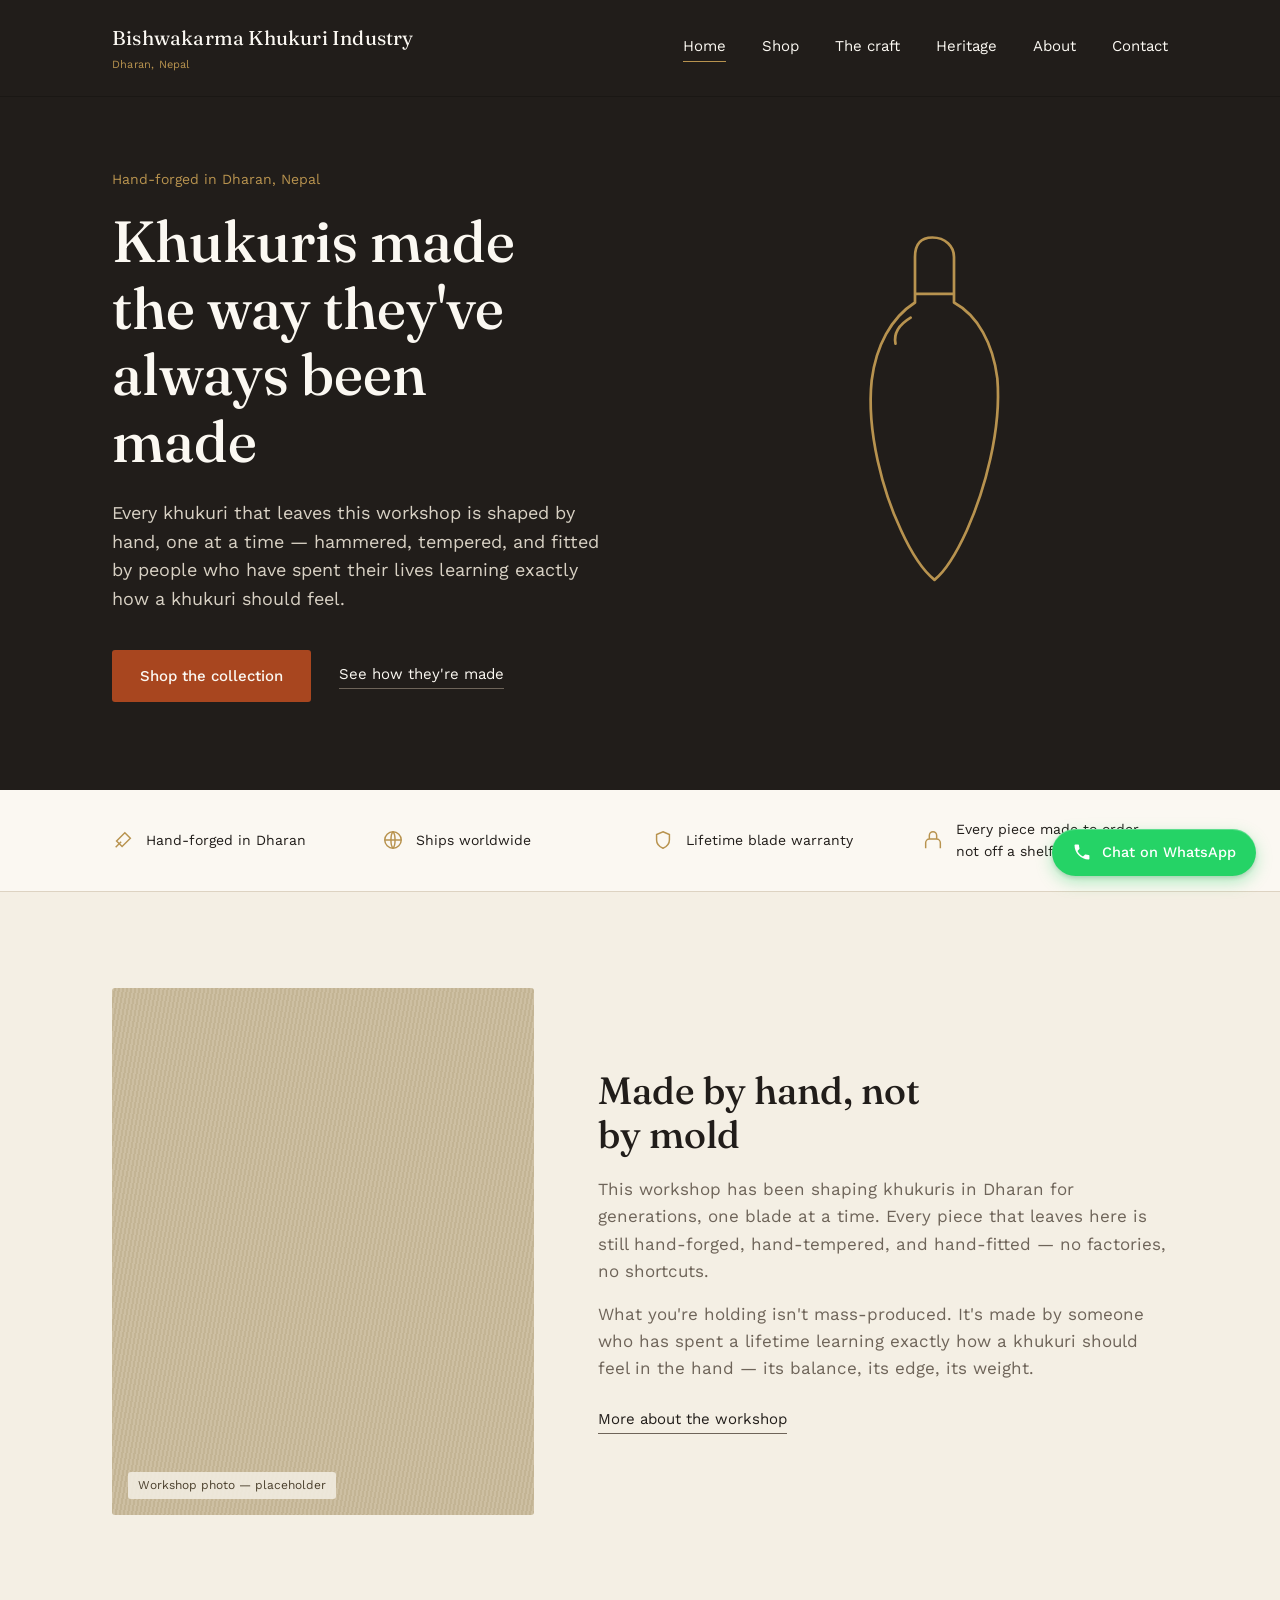
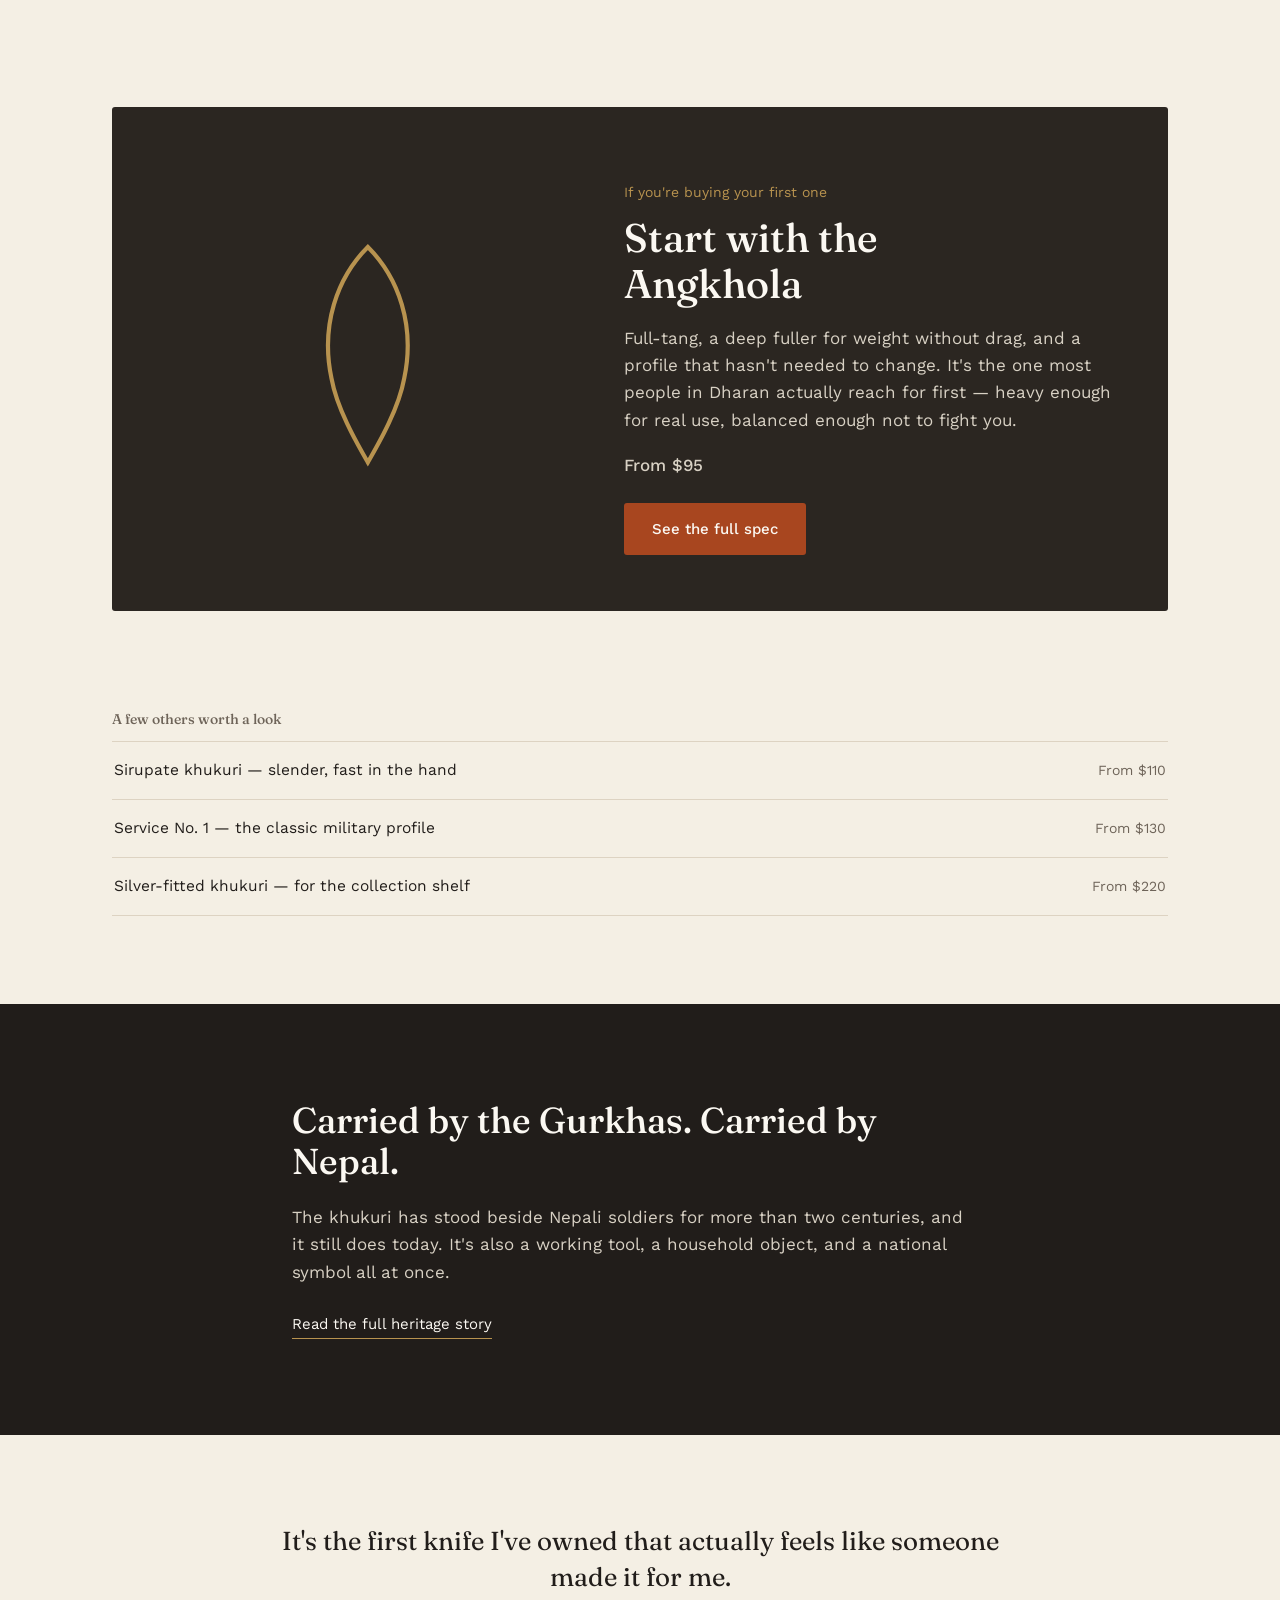
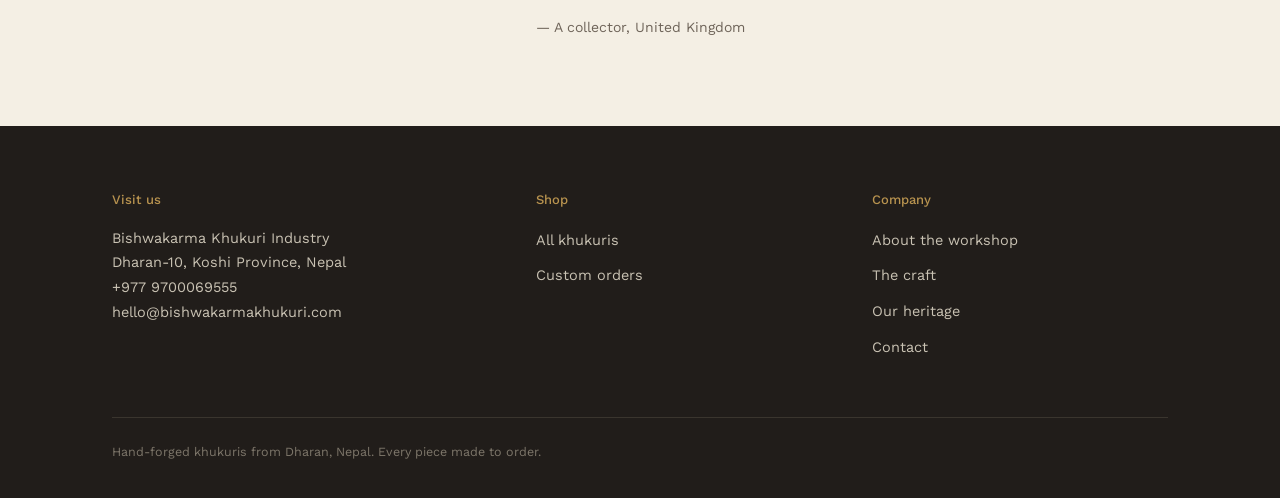
==== index.html @ 1ef1e6a1 "prepare site for image optimization" ====
<!DOCTYPE html>
<html lang="en">
<head>
<meta charset="UTF-8">
<meta name="viewport" content="width=device-width, initial-scale=1.0">
<title>Bishwakarma Khukuri Industry — Hand-forged khukuris from Dharan, Nepal</title>
<link rel="icon" type="image/svg+xml" href="favicon.svg">
<link rel="preconnect" href="https://fonts.googleapis.com">
<link rel="preconnect" href="https://fonts.gstatic.com" crossorigin>
<link href="https://fonts.googleapis.com/css2?family=Fraunces:opsz,wght@9..144,400;9..144,500&family=Work+Sans:wght@400;500&display=swap" rel="stylesheet">
<link rel="stylesheet" href="styles.css">
</head>
<body id="top">

<a href="#main" class="skip-link">Skip to content</a>

<header class="site-header">
  <div class="wrap">
    <a class="brand" href="index.html">
      Bishwakarma Khukuri Industry
      <span>Dharan, Nepal</span>
    </a>
    <input type="checkbox" id="nav-toggle">
    <label class="nav-toggle-label" for="nav-toggle" aria-label="Toggle menu">&#9776;</label>
    <nav class="primary-nav">
      <a href="index.html" aria-current="page">Home</a>
      <a href="shop.html">Shop</a>
      <a href="craft.html">The craft</a>
      <a href="heritage.html">Heritage</a>
      <a href="about.html">About</a>
      <a href="contact.html">Contact</a>
    </nav>
  </div>
</header>

<section class="hero" id="main">
  <div class="wrap">
    <div class="hero-copy">
      <p class="eyebrow">Hand-forged in Dharan, Nepal</p>
      <h1>Khukuris made the way they've always been made</h1>
      <p class="lede">Every khukuri that leaves this workshop is shaped by hand, one at a time — hammered, tempered, and fitted by people who have spent their lives learning exactly how a khukuri should feel.</p>
      <div class="hero-actions">
        <a class="btn-primary" href="shop.html">Shop the collection</a>
        <a class="link-ghost" href="craft.html">See how they're made</a>
      </div>
    </div>
    <div class="hero-mark" aria-hidden="true">
      <svg viewBox="0 0 240 400" fill="none" xmlns="http://www.w3.org/2000/svg">
        <path d="M112 18 C124 18 132 26 132 36 L132 78
                 C154 90 168 116 172 148
                 C176 196 160 252 144 288
                 C134 310 124 326 114 334
                 C104 326 93 310 83 288
                 C67 254 51 198 56 150
                 C60 118 74 92 96 78
                 L96 36 C96 26 100 18 112 18 Z"
              stroke="#B8934F" stroke-width="2.5" stroke-linejoin="round"/>
        <path d="M92 92 C82 98 76 106 78 116" stroke="#B8934F" stroke-width="2.5" stroke-linecap="round"/>
        <line x1="96" y1="70" x2="132" y2="70" stroke="#B8934F" stroke-width="2.5"/>
      </svg>
    </div>
  </div>
</section>

<section class="trust-bar">
  <div class="wrap">
    <div class="trust-item">
      <svg viewBox="0 0 24 24" fill="none" stroke="currentColor" stroke-width="1.6"><path d="M4 20l6-6M14 4l6 6-9 9-6-6z"/></svg>
      Hand-forged in Dharan
    </div>
    <div class="trust-item">
      <svg viewBox="0 0 24 24" fill="none" stroke="currentColor" stroke-width="1.6"><circle cx="12" cy="12" r="9"/><path d="M3 12h18M12 3c3 3 3 15 0 18M12 3c-3 3-3 15 0 18"/></svg>
      Ships worldwide
    </div>
    <div class="trust-item">
      <svg viewBox="0 0 24 24" fill="none" stroke="currentColor" stroke-width="1.6"><path d="M12 3l7 3v6c0 5-3.5 7.5-7 9-3.5-1.5-7-4-7-9V6l7-3z"/></svg>
      Lifetime blade warranty
    </div>
    <div class="trust-item">
      <svg viewBox="0 0 24 24" fill="none" stroke="currentColor" stroke-width="1.6"><path d="M4 21v-6a4 4 0 014-4h8a4 4 0 014 4v6M8 11V7a4 4 0 118 0v4"/></svg>
      Every piece made to order, not off a shelf
    </div>
  </div>
</section>

<section class="story">
  <div class="wrap">
    <div class="story-art"><span class="frame-label">Workshop photo — placeholder</span></div>
    <div>
      <h2>Made by hand, not by mold</h2>
      <p>This workshop has been shaping khukuris in Dharan for generations, one blade at a time. Every piece that leaves here is still hand-forged, hand-tempered, and hand-fitted — no factories, no shortcuts.</p>
      <p>What you're holding isn't mass-produced. It's made by someone who has spent a lifetime learning exactly how a khukuri should feel in the hand — its balance, its edge, its weight.</p>
      <a class="link-ghost" href="about.html">More about the workshop</a>
    </div>
  </div>
</section>

<section class="signature">
  <div class="wrap">
    <div class="signature-grid">
      <div class="signature-art">
        <svg viewBox="0 0 100 100" fill="none" stroke="currentColor" stroke-width="1.5" xmlns="http://www.w3.org/2000/svg">
          <path d="M50 10c11 11 17 28 13 47-2 11-9 23-13 30-4-7-11-19-13-30-4-19 2-36 13-47z"/>
        </svg>
      </div>
      <div class="signature-copy">
        <p class="eyebrow">If you're buying your first one</p>
        <h2>Start with the Angkhola</h2>
        <p>Full-tang, a deep fuller for weight without drag, and a profile that hasn't needed to change. It's the one most people in Dharan actually reach for first — heavy enough for real use, balanced enough not to fight you.</p>
        <p class="signature-price">From $95</p>
        <a class="btn-primary" href="shop.html">See the full spec</a>
      </div>
    </div>
  </div>
</section>

<section class="more-collection">
  <div class="wrap">
    <h3>A few others worth a look</h3>
    <div class="quiet-list">
      <a class="quiet-item" href="shop.html">
        <span>Sirupate khukuri — slender, fast in the hand</span>
        <span class="qi-price">From $110</span>
      </a>
      <a class="quiet-item" href="shop.html">
        <span>Service No. 1 — the classic military profile</span>
        <span class="qi-price">From $130</span>
      </a>
      <a class="quiet-item" href="shop.html">
        <span>Silver-fitted khukuri — for the collection shelf</span>
        <span class="qi-price">From $220</span>
      </a>
    </div>
  </div>
</section>

<section class="dark-band">
  <div class="wrap">
    <h2>Carried by the Gurkhas. Carried by Nepal.</h2>
    <p>The khukuri has stood beside Nepali soldiers for more than two centuries, and it still does today. It's also a working tool, a household object, and a national symbol all at once.</p>
    <a class="link-ghost" href="heritage.html">Read the full heritage story</a>
  </div>
</section>

<section class="testimonial">
  <div class="wrap">
    <blockquote>
      It's the first knife I've owned that actually feels like someone made it for me.
    </blockquote>
    <cite>— A collector, United Kingdom</cite>
  </div>
</section>

<footer>
  <div class="wrap">
    <div class="footer-grid">
      <div>
        <h4>Visit us</h4>
        <address>
          Bishwakarma Khukuri Industry<br>
          Dharan-10, Koshi Province, Nepal<br>
          +977 9700069555<br>
          hello@bishwakarmakhukuri.com
        </address>
      </div>
      <div>
        <h4>Shop</h4>
        <ul>
          <li><a href="shop.html">All khukuris</a></li>
          <li><a href="contact.html">Custom orders</a></li>
        </ul>
      </div>
      <div>
        <h4>Company</h4>
        <ul>
          <li><a href="about.html">About the workshop</a></li>
          <li><a href="craft.html">The craft</a></li>
          <li><a href="heritage.html">Our heritage</a></li>
          <li><a href="contact.html">Contact</a></li>
        </ul>
      </div>
    </div>
    <p class="footer-note">Hand-forged khukuris from Dharan, Nepal. Every piece made to order.</p>
  </div>
</footer>

<a href="#top" class="back-to-top" id="back-to-top" aria-label="Back to top">
  <svg viewBox="0 0 24 24" fill="none" stroke="currentColor" stroke-width="2"><path d="M12 19V5M5 12l7-7 7 7"/></svg>
</a>

<a href="https://wa.me/9779700069555" target="_blank" rel="noopener" class="whatsapp-btn whatsapp-float" aria-label="Chat with us on WhatsApp">
  <svg viewBox="0 0 24 24" fill="none" xmlns="http://www.w3.org/2000/svg" aria-hidden="true">
    <path d="M6.6 10.8c1.4 2.8 3.8 5.2 6.6 6.6l2.2-2.2c.3-.3.7-.4 1-.2 1.1.4 2.3.6 3.5.6.6 0 1 .4 1 1V20c0 .6-.4 1-1 1C10.9 21 3 13.1 3 3.9c0-.6.4-1 1-1h3.4c.6 0 1 .4 1 1 0 1.2.2 2.4.6 3.5.1.3 0 .7-.2 1L6.6 10.8z" fill="white"/>
  </svg>
  <span>Chat on WhatsApp</span>
</a>

<script>
  var backToTop = document.getElementById('back-to-top');
  window.addEventListener('scroll', function () {
    if (window.scrollY > 500) { backToTop.classList.add('is-visible'); }
    else { backToTop.classList.remove('is-visible'); }
  }, { passive: true });
</script>
</body>
</html>
---- styles.css ----
/* ==========================================================
   Bishwakarma Khukuri Industry — shared stylesheet
   "Forge and brass" design system. Used by every page.
   ========================================================== */

:root{
  --charcoal:#211d1a;
  --charcoal-soft:#2b2621;
  --parchment:#f4efe4;
  --bone:#fbf8f2;
  --rust:#a8461f;
  --rust-deep:#8a3818;
  --brass:#b8934f;
  --ash:#6e6459;
  --line:#ddd3c2;
  --focus:#c9a05c;
  --radius:3px;
}

*{box-sizing:border-box;}
html{scroll-behavior:smooth;}
body{
  margin:0;
  background:var(--parchment);
  color:var(--charcoal);
  font-family:'Work Sans', sans-serif;
  font-size:16px;
  line-height:1.6;
}
h1,h2,h3{
  font-family:'Fraunces', serif;
  font-weight:500;
  line-height:1.15;
  margin:0;
  color:var(--charcoal);
}
p{margin:0;}
a{color:inherit;}
img,svg{display:block;max-width:100%;height:auto;}
button{font-family:inherit;cursor:pointer;}

:focus-visible{
  outline:2px solid var(--focus);
  outline-offset:3px;
}

.wrap{
  max-width:1120px;
  margin:0 auto;
  padding:0 32px;
}

/* ---------- Header / nav ---------- */
.site-header{background:var(--charcoal);color:var(--bone);position:sticky;top:0;z-index:20;box-shadow:0 1px 0 rgba(0,0,0,.2);}
.site-header .wrap{
  display:flex;align-items:center;justify-content:space-between;
  padding-top:22px;padding-bottom:22px;
}
.brand{font-family:'Fraunces', serif;font-size:20px;letter-spacing:0.01em;text-decoration:none;color:var(--bone);}
.brand span{display:block;font-family:'Work Sans', sans-serif;font-size:11px;color:var(--brass);margin-top:2px;}
nav.primary-nav{display:flex;gap:36px;}
nav.primary-nav a{
  text-decoration:none;font-size:15px;color:var(--bone);
  border-bottom:1px solid transparent;padding-bottom:3px;
  transition:border-color .15s ease;
}
nav.primary-nav a:hover,
nav.primary-nav a[aria-current="page"]{border-color:var(--brass);}

#nav-toggle{display:none;}
.nav-toggle-label{display:none;color:var(--bone);font-size:26px;line-height:1;background:none;border:none;}

/* ---------- Buttons / links ---------- */
.btn-primary{
  display:inline-block;background:var(--rust);color:var(--bone);border:none;
  padding:14px 28px;border-radius:var(--radius);font-size:15px;font-weight:500;
  text-decoration:none;transition:background .15s ease;
}
.btn-primary:hover{background:var(--rust-deep);}
.link-ghost{
  text-decoration:none;font-size:15px;border-bottom:1px solid var(--ash);padding-bottom:2px;
}
.link-ghost:hover{border-color:var(--brass);}

/* ---------- Hero (home) ---------- */
.hero{background:var(--charcoal);color:var(--bone);overflow:hidden;}
.hero .wrap{
  display:grid;grid-template-columns:1.1fr 0.9fr;align-items:center;gap:48px;
  padding-top:72px;padding-bottom:88px;
}
.hero-copy .eyebrow{font-size:14px;color:var(--brass);margin-bottom:18px;}
.hero-copy h1{font-size:clamp(38px,5vw,58px);max-width:12ch;color:var(--bone);}
.hero-copy p.lede{font-size:18px;color:#d8d1c4;max-width:46ch;margin-top:24px;}
.hero-actions{display:flex;align-items:center;gap:28px;margin-top:36px;flex-wrap:wrap;}
.hero-actions .link-ghost{color:var(--bone);border-color:var(--ash);}

.hero-mark{display:flex;justify-content:center;animation:rise .7s ease both;}
.hero-mark svg{width:min(100%,260px);height:auto;}
@keyframes rise{from{opacity:0;transform:translateY(16px);}to{opacity:1;transform:translateY(0);}}
@media (prefers-reduced-motion: reduce){.hero-mark{animation:none;}}

/* ---------- Page hero (interior pages) ---------- */
.page-hero{background:var(--charcoal);color:var(--bone);}
.page-hero .wrap{padding-top:64px;padding-bottom:64px;max-width:760px;}
.page-hero .eyebrow{font-size:14px;color:var(--brass);margin-bottom:14px;}
.page-hero h1{font-size:clamp(32px,4.5vw,46px);color:var(--bone);}
.page-hero p.lede{margin-top:18px;font-size:17px;color:#d8d1c4;max-width:60ch;}

/* ---------- Trust bar ---------- */
.trust-bar{background:var(--bone);border-bottom:1px solid var(--line);}
.trust-bar .wrap{display:grid;grid-template-columns:repeat(4,1fr);gap:24px;padding-top:28px;padding-bottom:28px;}
.trust-item{display:flex;align-items:center;gap:12px;font-size:14px;}
.trust-item svg{width:22px;height:22px;flex-shrink:0;color:var(--brass);}

/* ---------- Two-column story block ---------- */
.story .wrap{display:grid;grid-template-columns:0.85fr 1.15fr;gap:64px;align-items:center;padding-top:96px;padding-bottom:96px;}
.story-art{
  aspect-ratio:4/5;border-radius:var(--radius);position:relative;overflow:hidden;
  background:
    repeating-linear-gradient(100deg, #cdbfa2 0 2px, #c3b494 2px 4px),
    linear-gradient(160deg,#d8cbae,#b9a67f);
}
.story-art img{
  width:100%;
  height:100%;
  object-fit:cover;
  display:block;
}
.story-art .frame-label{
  position:absolute;bottom:16px;left:16px;font-size:12px;color:#4a3f2c;
  background:rgba(244,239,228,.85);padding:4px 10px;border-radius:var(--radius);
}
.story h2{font-size:clamp(28px,3.4vw,38px);max-width:14ch;}
.story p{margin-top:20px;max-width:56ch;color:var(--ash);font-size:17px;}
.story p + p{margin-top:16px;}
.story .link-ghost{margin-top:24px;display:inline-block;}

/* ---------- Generic section heading ---------- */
.section-heading{max-width:60ch;margin-bottom:48px;}
.section-heading h2{font-size:clamp(28px,3.4vw,36px);}
.section-heading p{margin-top:14px;color:var(--ash);font-size:17px;}

/* ---------- Content pages (Heritage / Craft / About) ---------- */
.content{padding-top:80px;padding-bottom:80px;}
.content .wrap{max-width:760px;}
.content h2{font-size:clamp(24px,3vw,30px);margin-top:56px;}
.content h2:first-child{margin-top:0;}
.content p{margin-top:16px;color:var(--ash);font-size:17px;max-width:66ch;}
.content ul{margin-top:16px;padding-left:20px;color:var(--ash);font-size:17px;}
.content li{margin-bottom:8px;}

.todo-note{
  margin-top:18px;padding:14px 18px;border:1px dashed var(--brass);border-radius:var(--radius);
  background:var(--bone);font-size:14px;color:var(--rust-deep);max-width:66ch;
}
.todo-note strong{color:var(--charcoal);}

/* ---------- Signature product (home) — the deliberately asymmetric one ---------- */
.signature{padding-top:96px;padding-bottom:56px;}
.signature-grid{
  display:grid;grid-template-columns:0.9fr 1.1fr;gap:56px;align-items:center;
  background:var(--charcoal-soft);border-radius:var(--radius);padding:56px;
}
.signature-art{display:flex;justify-content:center;}
.signature-art svg{width:70%;color:var(--brass);}
.signature-copy .eyebrow{color:var(--brass);font-size:14px;margin-bottom:12px;}
.signature-copy h2{color:var(--bone);font-size:clamp(28px,3.4vw,40px);max-width:16ch;}
.signature-copy p{color:#d8d1c4;margin-top:18px;font-size:17px;max-width:48ch;}
.signature-price{color:var(--brass);font-size:18px;margin-top:14px;font-weight:500;}
.signature-copy .btn-primary{margin-top:24px;}

.more-collection{padding-top:44px;padding-bottom:88px;}
.more-collection h3{font-size:14px;color:var(--ash);font-weight:500;margin-bottom:4px;}
.quiet-list{border-top:1px solid var(--line);margin-top:14px;}
.quiet-item{
  display:flex;justify-content:space-between;align-items:center;
  padding:16px 2px;border-bottom:1px solid var(--line);
  text-decoration:none;color:var(--charcoal);font-size:15.5px;
}
.quiet-item:hover{color:var(--rust);}
.quiet-item .qi-price{color:var(--ash);font-size:14px;}

/* ---------- Collection / product cards (shop page) ---------- */
.collection{padding-top:96px;padding-bottom:96px;}
.card-grid{display:grid;grid-template-columns:repeat(3,1fr);gap:28px;}
.card{background:var(--bone);border:1px solid var(--line);border-radius:var(--radius);overflow:hidden;}
.card-art{aspect-ratio:4/3;background:var(--charcoal-soft);display:flex;align-items:center;justify-content:center;overflow:hidden;}
.card-art svg{width:56%;color:var(--brass);}
.card-art img{
  width:100%;
  height:100%;
  object-fit:cover;
  display:block;
}
.card-body{padding:22px;}
.card-body h3{font-size:19px;font-weight:500;}
.card-body p{margin-top:8px;color:var(--ash);font-size:14.5px;}
.card-price{margin-top:16px;font-size:15px;color:var(--rust);font-weight:500;}

.category-block{margin-top:72px;}
.category-block:first-child{margin-top:0;}
.category-heading{margin-bottom:28px;padding-bottom:14px;border-bottom:1px solid var(--line);}
.category-heading h2{font-size:22px;}
.category-heading p{margin-top:6px;color:var(--ash);font-size:15px;}

/* ---------- Filters (shop page) ---------- */
.filter-bar{
  display:flex;flex-wrap:wrap;gap:20px;align-items:flex-end;
  padding:24px;margin-bottom:40px;background:var(--bone);border:1px solid var(--line);border-radius:var(--radius);
}
.filter-group{display:flex;flex-direction:column;gap:6px;}
.filter-group label{font-size:13px;color:var(--ash);}
.filter-group select{
  font-family:'Work Sans', sans-serif;font-size:14.5px;padding:9px 12px;
  border:1px solid var(--line);border-radius:var(--radius);background:var(--parchment);color:var(--charcoal);
}
.filter-reset{border:none;background:none;align-self:flex-end;padding-bottom:9px;color:var(--rust);font-size:14.5px;text-decoration:underline;}
.filter-reset:hover{color:var(--rust-deep);}
#no-results{color:var(--ash);font-size:15px;padding:32px 0;text-align:center;display:none;}

/* ---------- Craft steps ---------- */
.craft-steps{background:var(--bone);padding-top:96px;padding-bottom:96px;border-top:1px solid var(--line);border-bottom:1px solid var(--line);}
.step-grid{display:grid;grid-template-columns:repeat(4,1fr);gap:32px;}
.step{padding-top:20px;border-top:2px solid var(--brass);}
.step .num{font-family:'Fraunces', serif;font-size:15px;color:var(--rust);}
.step h3{font-size:18px;font-weight:500;margin-top:10px;}
.step p{margin-top:10px;color:var(--ash);font-size:14.5px;}

/* ---------- Dark teaser band ---------- */
.dark-band{background:var(--charcoal);color:var(--bone);padding-top:96px;padding-bottom:96px;}
.dark-band .wrap{max-width:760px;}
.dark-band h2{color:var(--bone);font-size:clamp(28px,3.4vw,36px);}
.dark-band p{margin-top:22px;color:#d8d1c4;font-size:17px;max-width:62ch;}
.dark-band .link-ghost{margin-top:26px;display:inline-block;color:var(--bone);border-color:var(--brass);}

/* ---------- Testimonial ---------- */
.testimonial{padding-top:88px;padding-bottom:88px;text-align:center;}
.testimonial blockquote{margin:0 auto;max-width:44ch;font-family:'Fraunces', serif;font-size:26px;font-weight:400;line-height:1.4;}
.testimonial cite{display:block;margin-top:20px;font-style:normal;font-size:14px;color:var(--ash);}

/* ---------- Contact ---------- */
.contact-grid{display:grid;grid-template-columns:1fr 1fr;gap:56px;padding-top:80px;padding-bottom:96px;}
.contact-card{background:var(--bone);border:1px solid var(--line);border-radius:var(--radius);padding:28px;}
.contact-card h3{font-size:18px;font-weight:500;}
.contact-card p{margin-top:10px;color:var(--ash);font-size:15px;}
.contact-card address{font-style:normal;}
.contact-links{margin-top:18px;display:flex;flex-direction:column;gap:10px;}
.contact-links a{font-size:15px;text-decoration:none;color:var(--rust);}
.contact-links a:hover{color:var(--rust-deep);}
.map-embed iframe{width:100%;height:100%;min-height:320px;border:0;border-radius:var(--radius);}
.map-embed{aspect-ratio:4/3;border-radius:var(--radius);overflow:hidden;border:1px solid var(--line);}

/* ---------- Footer ---------- */
footer{background:var(--charcoal);color:#c9c2b3;padding-top:64px;padding-bottom:36px;}
.footer-grid{display:grid;grid-template-columns:1.3fr 1fr 1fr;gap:40px;padding-bottom:48px;border-bottom:1px solid #3a352e;}
footer h4{font-family:'Work Sans', sans-serif;font-size:13px;color:var(--brass);margin:0 0 16px;font-weight:500;}
footer ul{list-style:none;margin:0;padding:0;}
footer li{margin-bottom:10px;}
footer a{text-decoration:none;font-size:14.5px;color:#c9c2b3;}
footer a:hover{color:var(--bone);}
footer address{font-style:normal;font-size:14.5px;line-height:1.7;}
.footer-note{padding-top:24px;font-size:12.5px;color:#7d766a;max-width:70ch;}

/* ---------- WhatsApp button ---------- */
.whatsapp-btn{
  display:inline-flex;align-items:center;gap:10px;background:#25D366;color:#fff;align-self:flex-start;
  padding:12px 20px;border-radius:999px;text-decoration:none;font-size:14.5px;font-weight:500;
  box-shadow:inset 0 1px 0 rgba(255,255,255,.25),0 6px 16px rgba(37,211,102,.35),0 2px 4px rgba(0,0,0,.15);
  transition:transform .15s ease, box-shadow .15s ease;
}
.whatsapp-btn:hover{transform:translateY(-2px);color:#fff;}
.whatsapp-btn svg{width:20px;height:20px;flex-shrink:0;}
.whatsapp-float{position:fixed;bottom:24px;right:24px;z-index:999;}

/* ---------- Responsive ---------- */
@media (max-width:860px){
  nav.primary-nav{
    position:absolute;top:100%;left:0;right:0;background:var(--charcoal);
    flex-direction:column;gap:0;padding:8px 32px 20px;display:none;
  }
  nav.primary-nav a{padding:12px 0;border-bottom:1px solid #3a352e;}
  #nav-toggle:checked ~ nav.primary-nav{display:flex;}
  .nav-toggle-label{display:block;}

  .hero .wrap{grid-template-columns:1fr;padding-top:48px;padding-bottom:56px;}
  .hero-mark{order:-1;}
  .trust-bar .wrap{grid-template-columns:repeat(2,1fr);}
  .story .wrap{grid-template-columns:1fr;padding-top:64px;padding-bottom:64px;}
  .signature-grid{grid-template-columns:1fr;padding:32px;}
  .card-grid{grid-template-columns:1fr;}
  .step-grid{grid-template-columns:repeat(2,1fr);}
  .contact-grid{grid-template-columns:1fr;}
  .footer-grid{grid-template-columns:1fr;gap:32px;}
  .collection,.craft-steps,.dark-band,.content,.signature{padding-top:56px;padding-bottom:56px;}
  .filter-bar{flex-direction:column;align-items:stretch;}
  .filter-group select{width:100%;}
  .whatsapp-float{bottom:18px;right:18px;padding:12px 16px;}
  .whatsapp-float span{display:none;}
}
/* ---------- Skip link ---------- */
.skip-link{
  position:absolute;top:-48px;left:16px;z-index:1000;
  background:var(--rust);color:var(--bone);padding:10px 18px;
  border-radius:var(--radius);text-decoration:none;font-size:14px;
  transition:top .15s ease;
}
.skip-link:focus{top:16px;}

/* ---------- Back to top ---------- */
.back-to-top{
  position:fixed;bottom:24px;left:24px;z-index:998;
  width:44px;height:44px;border-radius:50%;
  background:var(--charcoal);color:var(--bone);
  display:flex;align-items:center;justify-content:center;
  box-shadow:0 4px 12px rgba(0,0,0,.25);
  opacity:0;visibility:hidden;transform:translateY(8px);
  transition:opacity .2s ease, transform .2s ease, visibility .2s;
}
.back-to-top.is-visible{opacity:1;visibility:visible;transform:translateY(0);}
.back-to-top svg{width:20px;height:20px;}
@media (max-width:860px){.back-to-top{bottom:18px;left:18px;width:40px;height:40px;}}

/* ---------- FAQ accordion ---------- */
.faq-list{margin-top:24px;border-top:1px solid var(--line);}
.faq-item{border-bottom:1px solid var(--line);padding:18px 0;}
.faq-item summary{
  cursor:pointer;font-family:'Fraunces', serif;font-size:17px;color:var(--charcoal);
  list-style:none;display:flex;justify-content:space-between;align-items:center;
}
.faq-item summary::-webkit-details-marker{display:none;}
.faq-item summary::after{content:'+';font-size:20px;color:var(--brass);margin-left:16px;flex-shrink:0;}
.faq-item[open] summary::after{content:'–';}
.faq-item p, .faq-item .todo-note{margin-top:14px;}
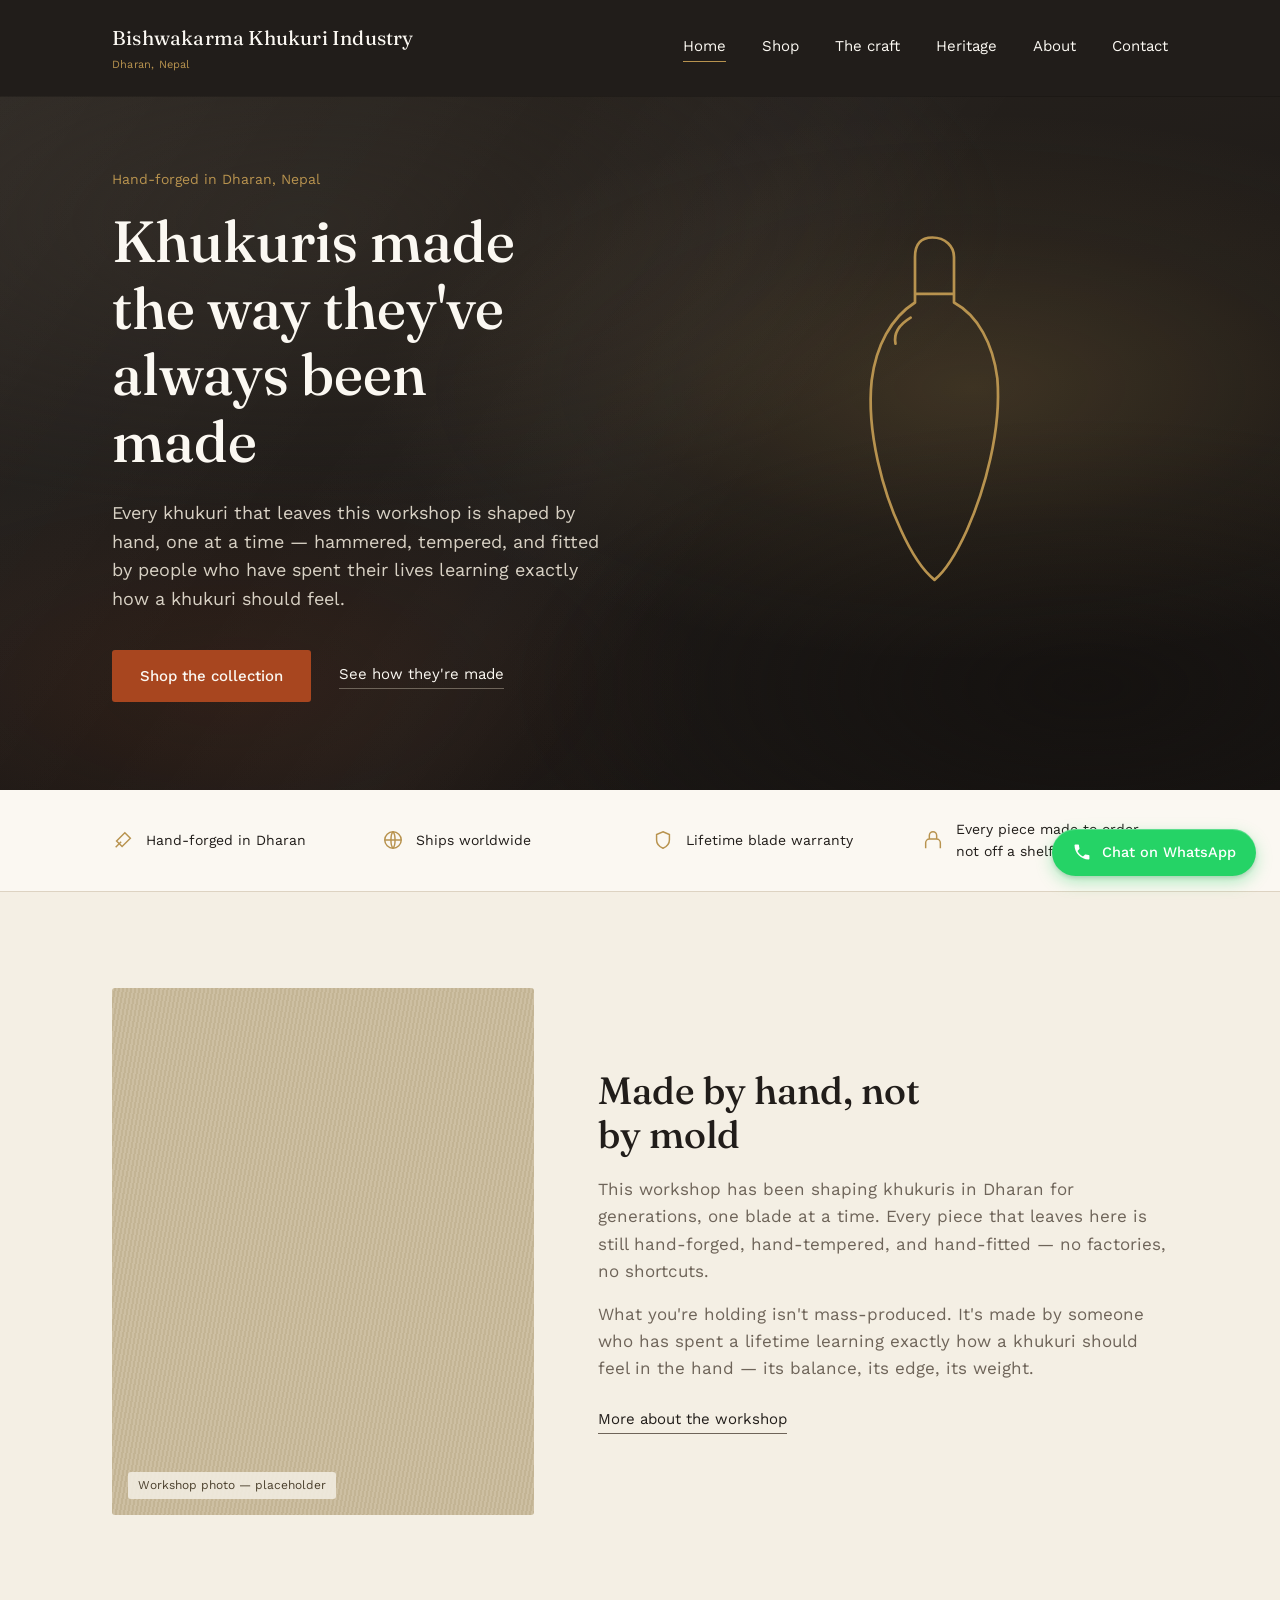
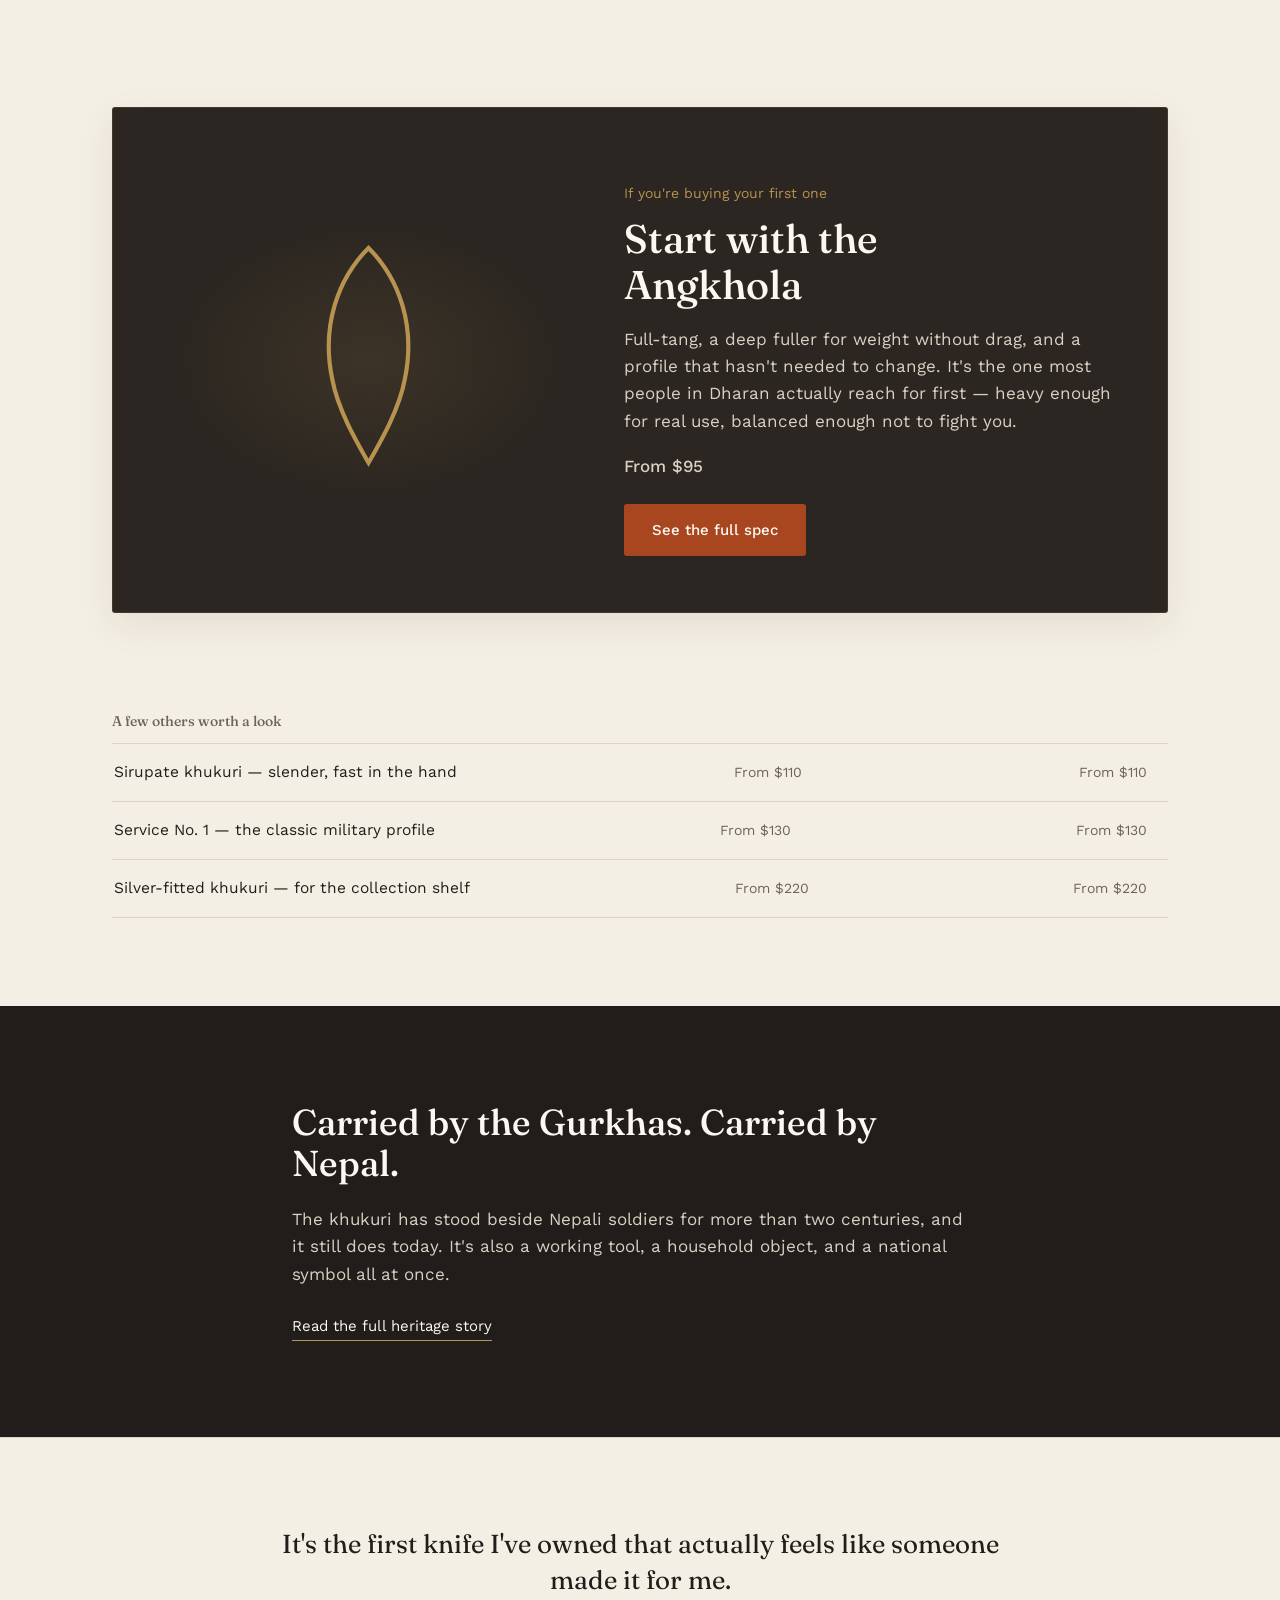
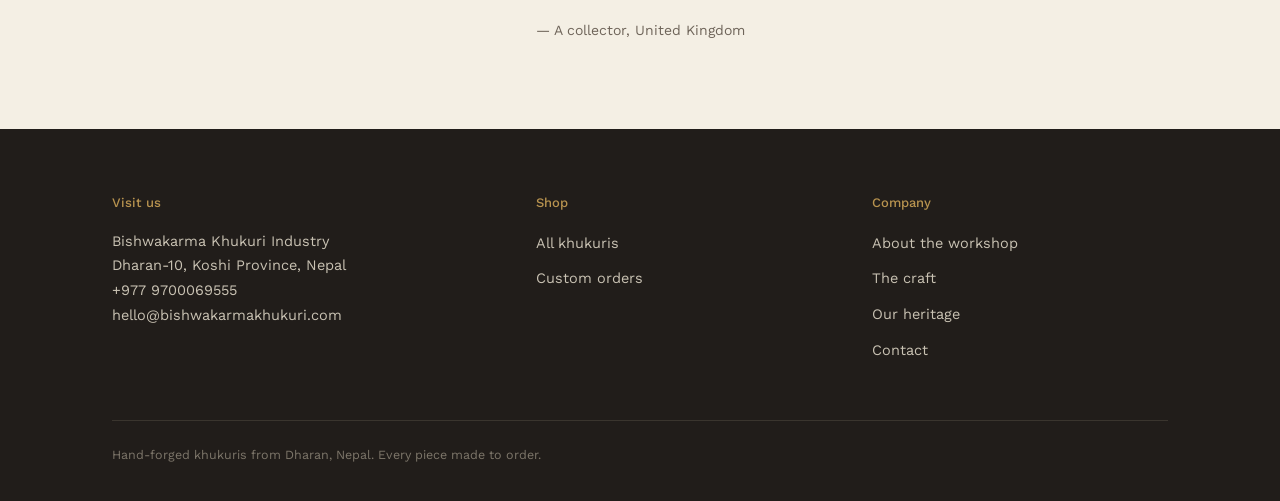
==== commit 7c04bb3d: "refine homepage interactions and visual depth" ====
--- a/index.html
+++ b/index.html
@@ -121,14 +121,17 @@
       <a class="quiet-item" href="shop.html">
         <span>Sirupate khukuri — slender, fast in the hand</span>
         <span class="qi-price">From $110</span>
+        <span class="qi-price">From $110 <span class="qi-arrow" aria-hidden="true">&rarr;</span></span>
       </a>
       <a class="quiet-item" href="shop.html">
         <span>Service No. 1 — the classic military profile</span>
         <span class="qi-price">From $130</span>
+        <span class="qi-price">From $130 <span class="qi-arrow" aria-hidden="true">&rarr;</span></span>
       </a>
       <a class="quiet-item" href="shop.html">
         <span>Silver-fitted khukuri — for the collection shelf</span>
         <span class="qi-price">From $220</span>
+        <span class="qi-price">From $220 <span class="qi-arrow" aria-hidden="true">&rarr;</span></span>
       </a>
     </div>
   </div>
--- a/styles.css
+++ b/styles.css
@@ -58,33 +58,61 @@
 }
 .brand{font-family:'Fraunces', serif;font-size:20px;letter-spacing:0.01em;text-decoration:none;color:var(--bone);}
 .brand span{display:block;font-family:'Work Sans', sans-serif;font-size:11px;color:var(--brass);margin-top:2px;}
-nav.primary-nav{display:flex;gap:36px;}
-nav.primary-nav a{
+.primary-nav{display:flex;gap:36px;}
+.primary-nav a{
   text-decoration:none;font-size:15px;color:var(--bone);
   border-bottom:1px solid transparent;padding-bottom:3px;
   transition:border-color .15s ease;
 }
-nav.primary-nav a:hover,
-nav.primary-nav a[aria-current="page"]{border-color:var(--brass);}
+.primary-nav a:hover,
+.primary-nav a[aria-current="page"]{border-color:var(--brass);}
 
 #nav-toggle{display:none;}
 .nav-toggle-label{display:none;color:var(--bone);font-size:26px;line-height:1;background:none;border:none;}
 
 /* ---------- Buttons / links ---------- */
 .btn-primary{
-  display:inline-block;background:var(--rust);color:var(--bone);border:none;
+  display:inline-block;background-color:var(--rust);color:var(--bone);border:none;
   padding:14px 28px;border-radius:var(--radius);font-size:15px;font-weight:500;
-  text-decoration:none;transition:background .15s ease;
-}
-.btn-primary:hover{background:var(--rust-deep);}
+  text-decoration:none;transition:background-color .15s ease;
+  text-decoration:none;transition:background-color .15s ease, transform .15s ease, box-shadow .15s ease;
+}
+.btn-primary:hover{background-color:var(--rust-deep);}
+.btn-primary:hover{
+  background-color:var(--rust-deep);
+  transform:translateY(-1px);
+  box-shadow:0 4px 14px rgba(168,70,31,.28);
+}
+.btn-primary:active{transform:translateY(0);box-shadow:none;}
 .link-ghost{
   text-decoration:none;font-size:15px;border-bottom:1px solid var(--ash);padding-bottom:2px;
+  transition:border-color .15s ease, color .15s ease;
 }
 .link-ghost:hover{border-color:var(--brass);}
 
 /* ---------- Hero (home) ---------- */
-.hero{background:var(--charcoal);color:var(--bone);overflow:hidden;}
+.hero{
+  background-color:var(--charcoal);
+  color:var(--bone);
+  overflow:hidden;
+  position:relative;
+}
+.hero::before{
+  content:'';
+  position:absolute;
+  inset:0;
+  pointer-events:none;
+  background:
+    radial-gradient(ellipse 65% 55% at 76% 42%, rgba(184,147,79,.20) 0%, rgba(184,147,79,.06) 40%, transparent 72%),
+    radial-gradient(ellipse 55% 48% at 18% 85%, rgba(168,70,31,.12) 0%, rgba(168,70,31,.03) 45%, transparent 68%),
+    linear-gradient(125deg, rgba(255,255,255,.035) 0%, transparent 32%, rgba(255,255,255,.018) 48%, transparent 58%),
+    radial-gradient(ellipse 85% 65% at 24% 18%, rgba(48,42,36,.75) 0%, transparent 65%),
+    radial-gradient(ellipse 70% 60% at 85% 85%, rgba(20,17,15,.8) 0%, transparent 65%),
+    linear-gradient(165deg, #28231e 0%, #201c19 45%, #171412 100%);
+}
 .hero .wrap{
+  position:relative;
+  z-index:1;
   display:grid;grid-template-columns:1.1fr 0.9fr;align-items:center;gap:48px;
   padding-top:72px;padding-bottom:88px;
 }
@@ -120,7 +148,8 @@
     repeating-linear-gradient(100deg, #cdbfa2 0 2px, #c3b494 2px 4px),
     linear-gradient(160deg,#d8cbae,#b9a67f);
 }
-.story-art img{
+.story-art img,
+.card-art img{
   width:100%;
   height:100%;
   object-fit:cover;
@@ -160,8 +189,15 @@
 .signature-grid{
   display:grid;grid-template-columns:0.9fr 1.1fr;gap:56px;align-items:center;
   background:var(--charcoal-soft);border-radius:var(--radius);padding:56px;
+  border:1px solid rgba(184,147,79,.18);
+  box-shadow:0 12px 36px rgba(33,29,26,.08);
 }
 .signature-art{display:flex;justify-content:center;}
+.signature-art{
+  display:flex;justify-content:center;align-items:center;
+  background:radial-gradient(ellipse 70% 60% at 50% 50%, rgba(184,147,79,.12), transparent 70%);
+  border-radius:var(--radius);padding:24px 0;
+}
 .signature-art svg{width:70%;color:var(--brass);}
 .signature-copy .eyebrow{color:var(--brass);font-size:14px;margin-bottom:12px;}
 .signature-copy h2{color:var(--bone);font-size:clamp(28px,3.4vw,40px);max-width:16ch;}
@@ -176,9 +212,21 @@
   display:flex;justify-content:space-between;align-items:center;
   padding:16px 2px;border-bottom:1px solid var(--line);
   text-decoration:none;color:var(--charcoal);font-size:15.5px;
+  transition:color .15s ease, transform .15s ease;
 }
 .quiet-item:hover{color:var(--rust);}
 .quiet-item .qi-price{color:var(--ash);font-size:14px;}
+.quiet-item:hover{color:var(--rust);transform:translateX(4px);}
+.quiet-item .qi-price{
+  color:var(--ash);font-size:14px;display:flex;align-items:center;gap:8px;
+  transition:color .15s ease;
+}
+.quiet-item:hover .qi-price{color:var(--charcoal);}
+.quiet-item .qi-arrow{
+  color:var(--brass);opacity:0;transform:translateX(-4px);
+  transition:opacity .15s ease, transform .15s ease;
+}
+.quiet-item:hover .qi-arrow{opacity:1;transform:translateX(0);}
 
 /* ---------- Collection / product cards (shop page) ---------- */
 .collection{padding-top:96px;padding-bottom:96px;}
@@ -186,12 +234,6 @@
 .card{background:var(--bone);border:1px solid var(--line);border-radius:var(--radius);overflow:hidden;}
 .card-art{aspect-ratio:4/3;background:var(--charcoal-soft);display:flex;align-items:center;justify-content:center;overflow:hidden;}
 .card-art svg{width:56%;color:var(--brass);}
-.card-art img{
-  width:100%;
-  height:100%;
-  object-fit:cover;
-  display:block;
-}
 .card-body{padding:22px;}
 .card-body h3{font-size:19px;font-weight:500;}
 .card-body p{margin-top:8px;color:var(--ash);font-size:14.5px;}
@@ -232,9 +274,11 @@
 .dark-band h2{color:var(--bone);font-size:clamp(28px,3.4vw,36px);}
 .dark-band p{margin-top:22px;color:#d8d1c4;font-size:17px;max-width:62ch;}
 .dark-band .link-ghost{margin-top:26px;display:inline-block;color:var(--bone);border-color:var(--brass);}
+.dark-band .link-ghost:hover{border-color:var(--bone);color:#fff;}
 
 /* ---------- Testimonial ---------- */
 .testimonial{padding-top:88px;padding-bottom:88px;text-align:center;}
+.testimonial{padding-top:88px;padding-bottom:88px;text-align:center;border-top:1px solid var(--line);}
 .testimonial blockquote{margin:0 auto;max-width:44ch;font-family:'Fraunces', serif;font-size:26px;font-weight:400;line-height:1.4;}
 .testimonial cite{display:block;margin-top:20px;font-style:normal;font-size:14px;color:var(--ash);}
 
@@ -266,7 +310,7 @@
   display:inline-flex;align-items:center;gap:10px;background:#25D366;color:#fff;align-self:flex-start;
   padding:12px 20px;border-radius:999px;text-decoration:none;font-size:14.5px;font-weight:500;
   box-shadow:inset 0 1px 0 rgba(255,255,255,.25),0 6px 16px rgba(37,211,102,.35),0 2px 4px rgba(0,0,0,.15);
-  transition:transform .15s ease, box-shadow .15s ease;
+  transition:transform .15s ease;
 }
 .whatsapp-btn:hover{transform:translateY(-2px);color:#fff;}
 .whatsapp-btn svg{width:20px;height:20px;flex-shrink:0;}
@@ -274,15 +318,23 @@
 
 /* ---------- Responsive ---------- */
 @media (max-width:860px){
-  nav.primary-nav{
+  .primary-nav{
     position:absolute;top:100%;left:0;right:0;background:var(--charcoal);
     flex-direction:column;gap:0;padding:8px 32px 20px;display:none;
   }
-  nav.primary-nav a{padding:12px 0;border-bottom:1px solid #3a352e;}
-  #nav-toggle:checked ~ nav.primary-nav{display:flex;}
+  .primary-nav a{padding:12px 0;border-bottom:1px solid #3a352e;}
+  #nav-toggle:checked ~ .primary-nav{display:flex;}
   .nav-toggle-label{display:block;}
 
   .hero .wrap{grid-template-columns:1fr;padding-top:48px;padding-bottom:56px;}
+  .hero::before{
+    background:
+      radial-gradient(ellipse 85% 45% at 50% 26%, rgba(184,147,79,.22) 0%, rgba(184,147,79,.07) 40%, transparent 72%),
+      radial-gradient(ellipse 65% 42% at 50% 88%, rgba(168,70,31,.12) 0%, rgba(168,70,31,.03) 45%, transparent 68%),
+      linear-gradient(135deg, rgba(255,255,255,.03) 0%, transparent 38%, rgba(255,255,255,.015) 52%, transparent 62%),
+      radial-gradient(ellipse 80% 50% at 50% 15%, rgba(48,42,36,.7) 0%, transparent 60%),
+      linear-gradient(175deg, #28231e 0%, #201c19 45%, #171412 100%);
+  }
   .hero-mark{order:-1;}
   .trust-bar .wrap{grid-template-columns:repeat(2,1fr);}
   .story .wrap{grid-template-columns:1fr;padding-top:64px;padding-bottom:64px;}
@@ -296,6 +348,10 @@
   .filter-group select{width:100%;}
   .whatsapp-float{bottom:18px;right:18px;padding:12px 16px;}
   .whatsapp-float span{display:none;}
+  .back-to-top{bottom:18px;left:18px;width:40px;height:40px;}
+}
+@media (max-width:520px){
+  .trust-bar .wrap{grid-template-columns:1fr;gap:16px;}
 }
 /* ---------- Skip link ---------- */
 .skip-link{
@@ -318,7 +374,6 @@
 }
 .back-to-top.is-visible{opacity:1;visibility:visible;transform:translateY(0);}
 .back-to-top svg{width:20px;height:20px;}
-@media (max-width:860px){.back-to-top{bottom:18px;left:18px;width:40px;height:40px;}}
 
 /* ---------- FAQ accordion ---------- */
 .faq-list{margin-top:24px;border-top:1px solid var(--line);}
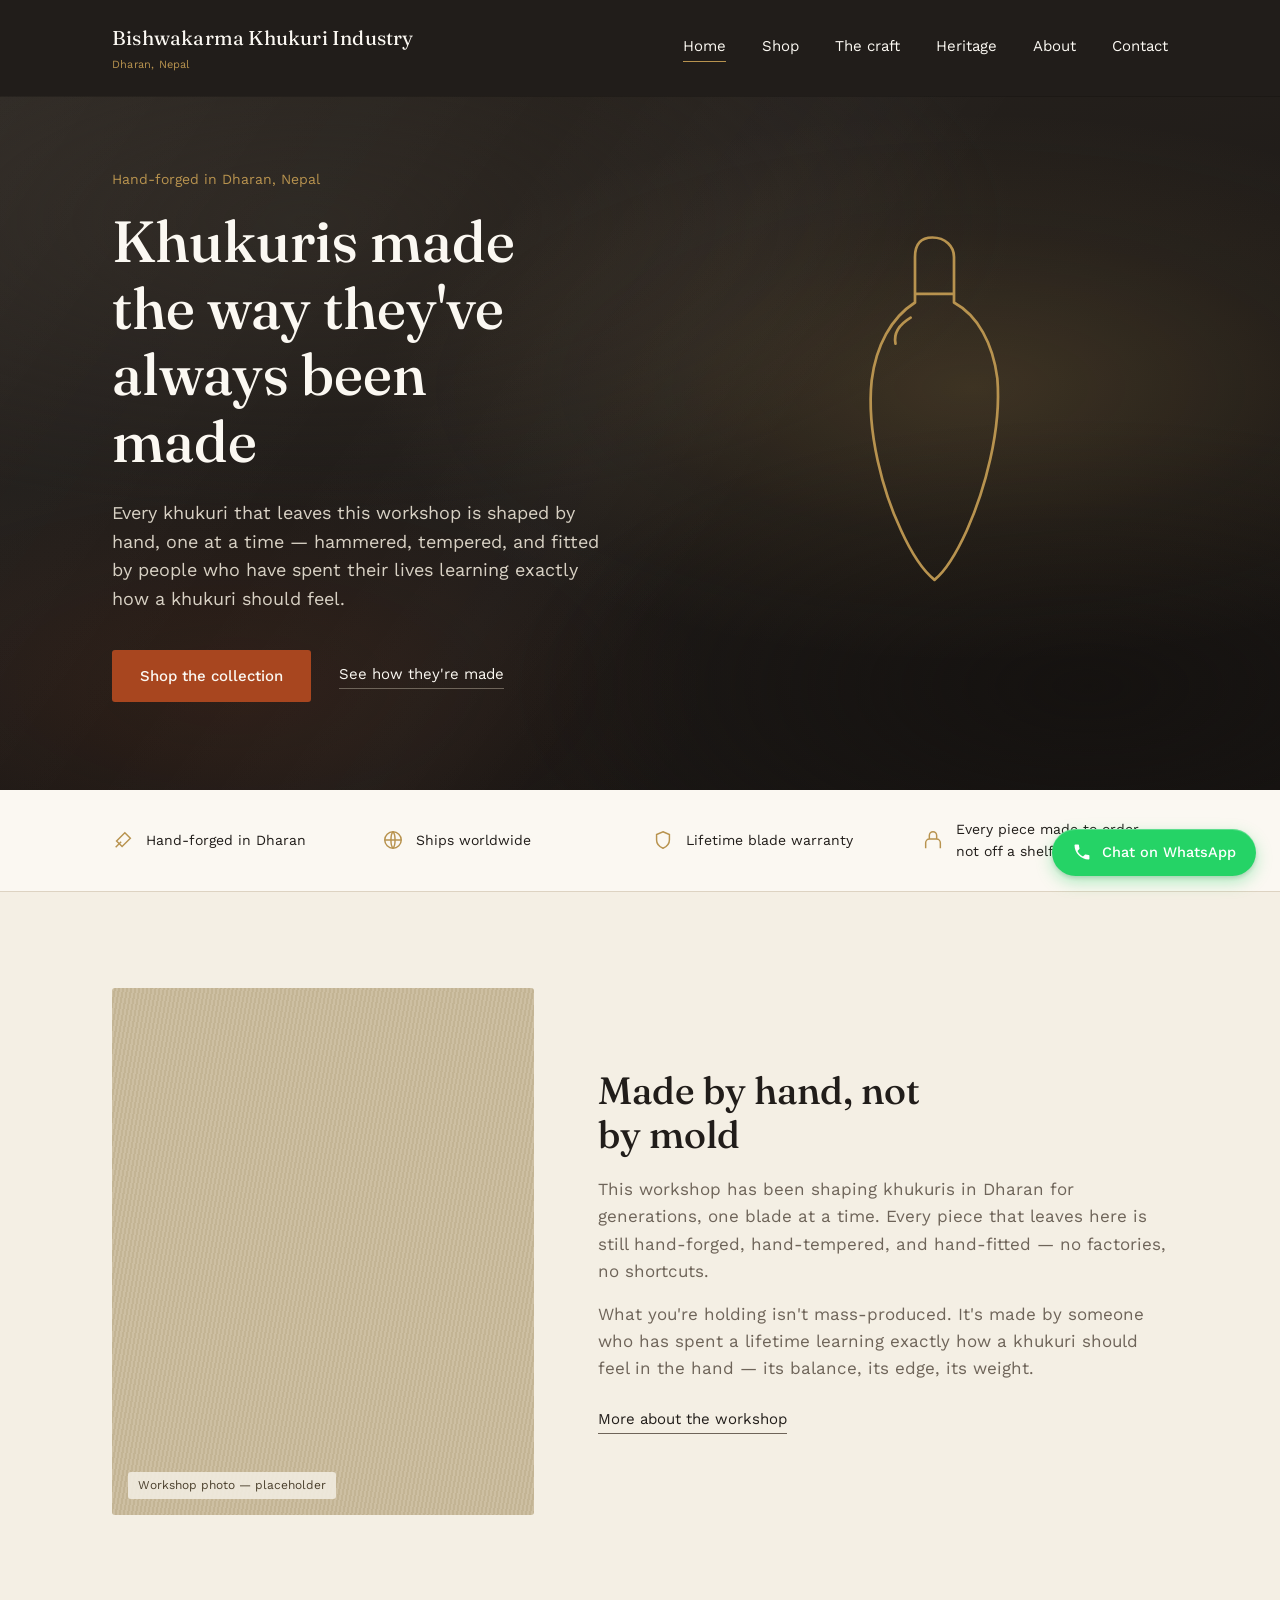
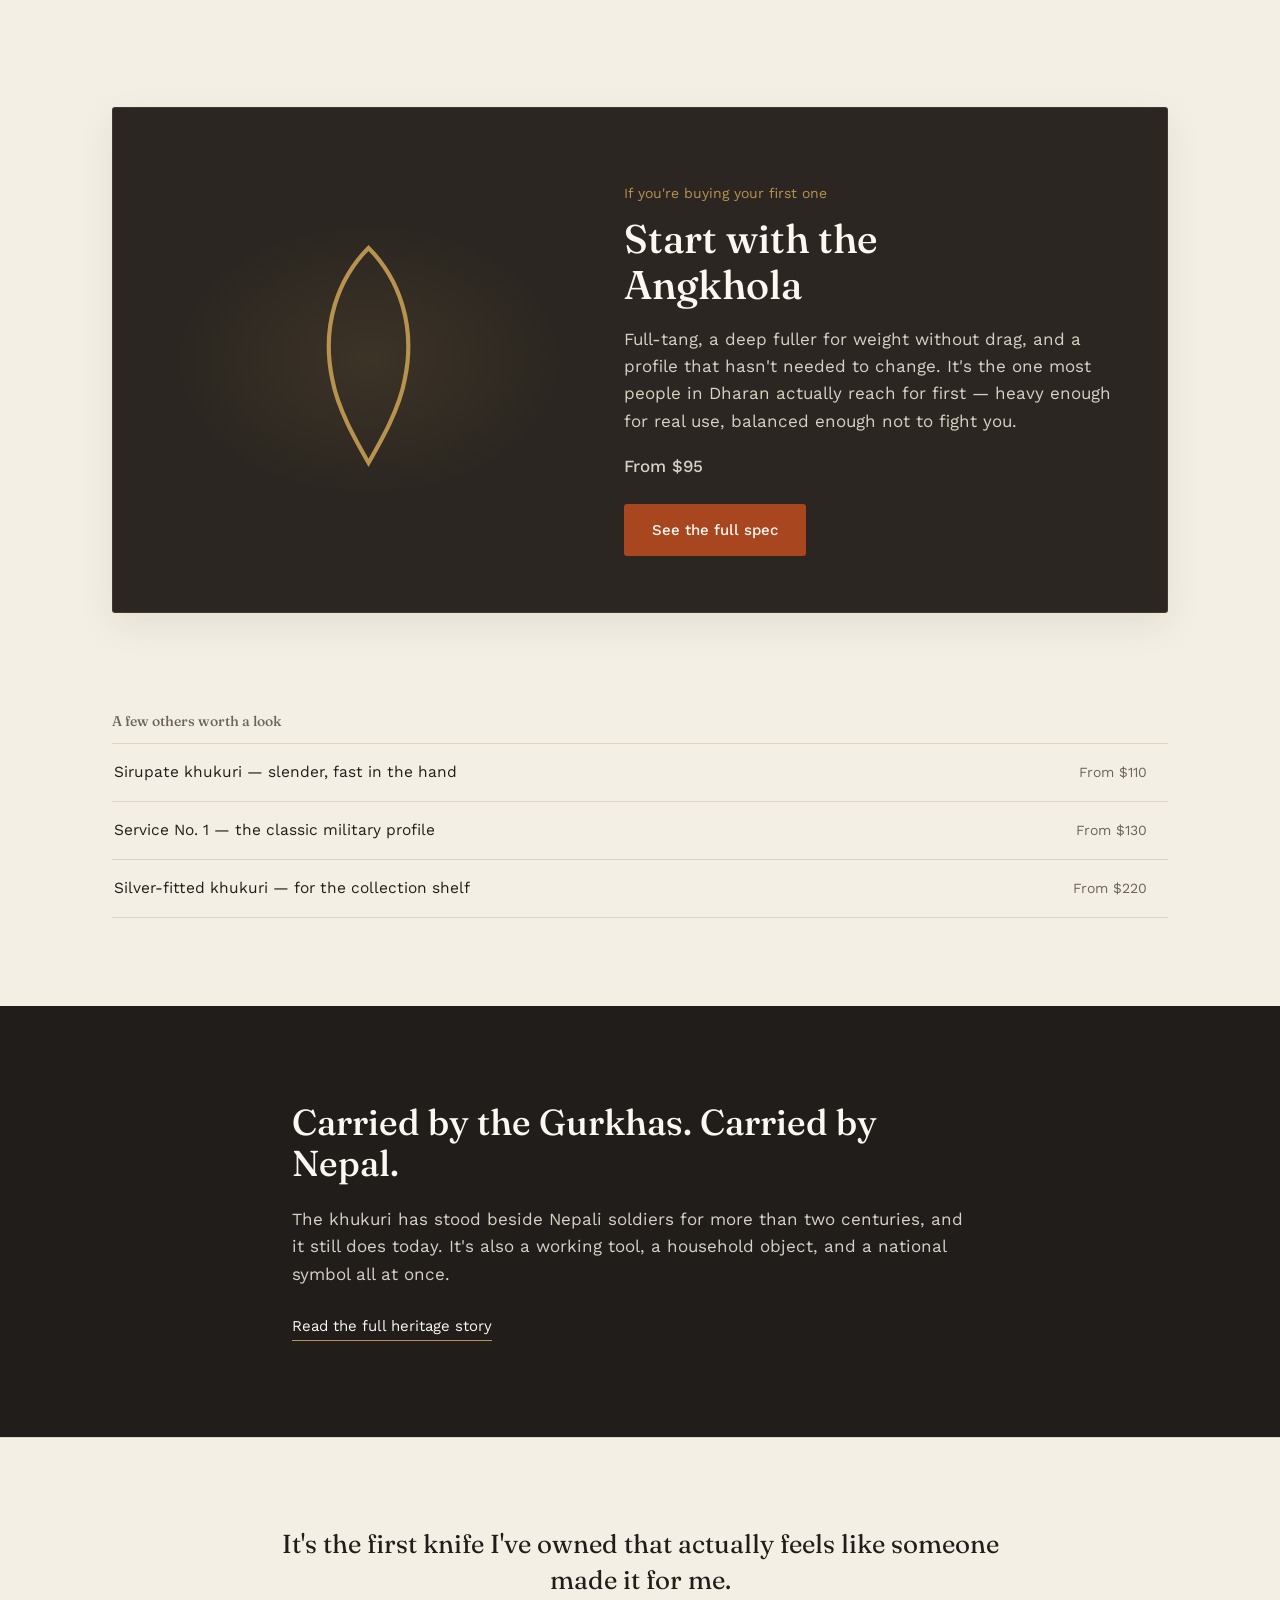
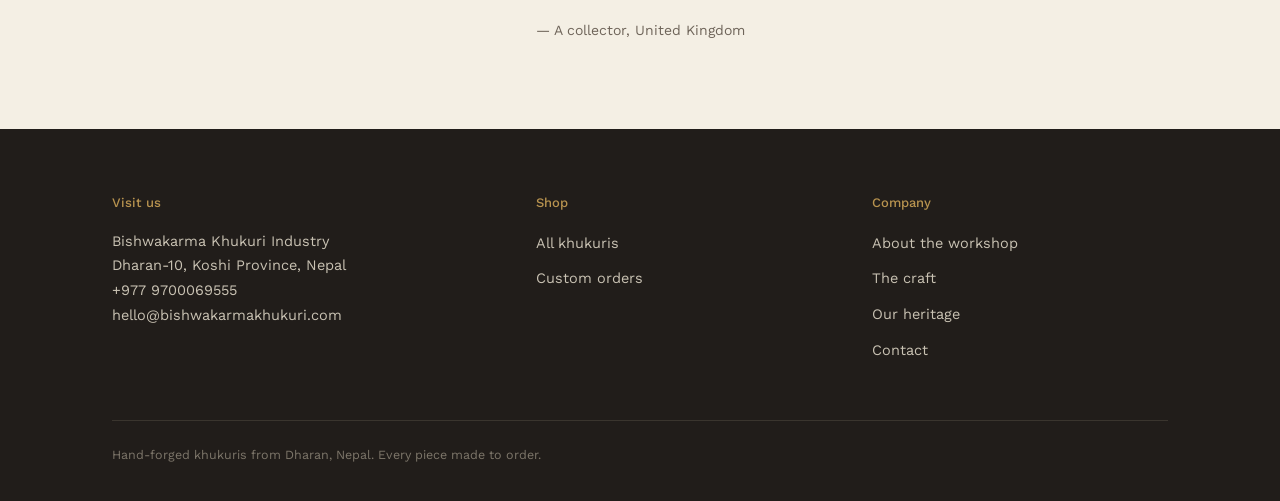
==== commit ac5dfa5d: "refine homepage interactions and visual depth" ====
--- a/index.html
+++ b/index.html
@@ -120,17 +120,14 @@
     <div class="quiet-list">
       <a class="quiet-item" href="shop.html">
         <span>Sirupate khukuri — slender, fast in the hand</span>
-        <span class="qi-price">From $110</span>
         <span class="qi-price">From $110 <span class="qi-arrow" aria-hidden="true">&rarr;</span></span>
       </a>
       <a class="quiet-item" href="shop.html">
         <span>Service No. 1 — the classic military profile</span>
-        <span class="qi-price">From $130</span>
         <span class="qi-price">From $130 <span class="qi-arrow" aria-hidden="true">&rarr;</span></span>
       </a>
       <a class="quiet-item" href="shop.html">
         <span>Silver-fitted khukuri — for the collection shelf</span>
-        <span class="qi-price">From $220</span>
         <span class="qi-price">From $220 <span class="qi-arrow" aria-hidden="true">&rarr;</span></span>
       </a>
     </div>
--- a/styles.css
+++ b/styles.css
@@ -74,10 +74,8 @@
 .btn-primary{
   display:inline-block;background-color:var(--rust);color:var(--bone);border:none;
   padding:14px 28px;border-radius:var(--radius);font-size:15px;font-weight:500;
-  text-decoration:none;transition:background-color .15s ease;
   text-decoration:none;transition:background-color .15s ease, transform .15s ease, box-shadow .15s ease;
 }
-.btn-primary:hover{background-color:var(--rust-deep);}
 .btn-primary:hover{
   background-color:var(--rust-deep);
   transform:translateY(-1px);
@@ -192,7 +190,6 @@
   border:1px solid rgba(184,147,79,.18);
   box-shadow:0 12px 36px rgba(33,29,26,.08);
 }
-.signature-art{display:flex;justify-content:center;}
 .signature-art{
   display:flex;justify-content:center;align-items:center;
   background:radial-gradient(ellipse 70% 60% at 50% 50%, rgba(184,147,79,.12), transparent 70%);
@@ -214,8 +211,6 @@
   text-decoration:none;color:var(--charcoal);font-size:15.5px;
   transition:color .15s ease, transform .15s ease;
 }
-.quiet-item:hover{color:var(--rust);}
-.quiet-item .qi-price{color:var(--ash);font-size:14px;}
 .quiet-item:hover{color:var(--rust);transform:translateX(4px);}
 .quiet-item .qi-price{
   color:var(--ash);font-size:14px;display:flex;align-items:center;gap:8px;
@@ -277,7 +272,6 @@
 .dark-band .link-ghost:hover{border-color:var(--bone);color:#fff;}
 
 /* ---------- Testimonial ---------- */
-.testimonial{padding-top:88px;padding-bottom:88px;text-align:center;}
 .testimonial{padding-top:88px;padding-bottom:88px;text-align:center;border-top:1px solid var(--line);}
 .testimonial blockquote{margin:0 auto;max-width:44ch;font-family:'Fraunces', serif;font-size:26px;font-weight:400;line-height:1.4;}
 .testimonial cite{display:block;margin-top:20px;font-style:normal;font-size:14px;color:var(--ash);}
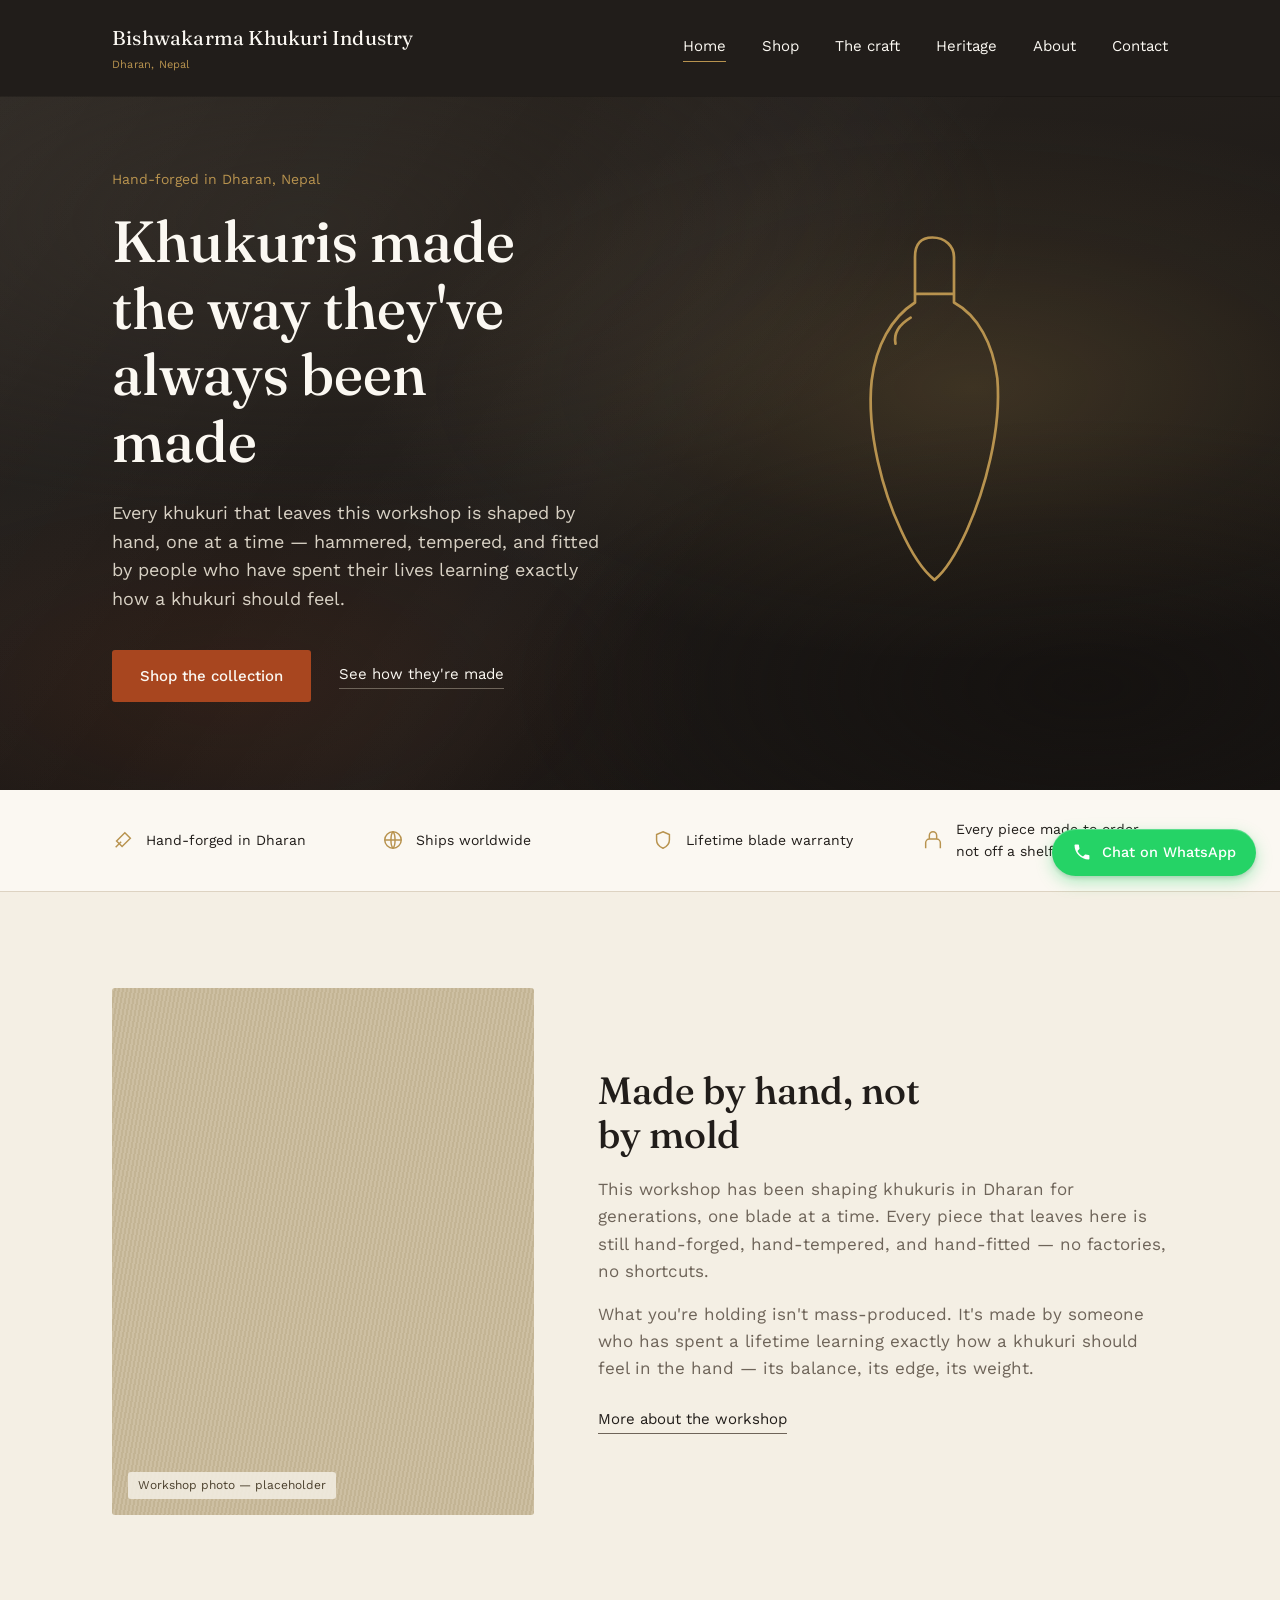
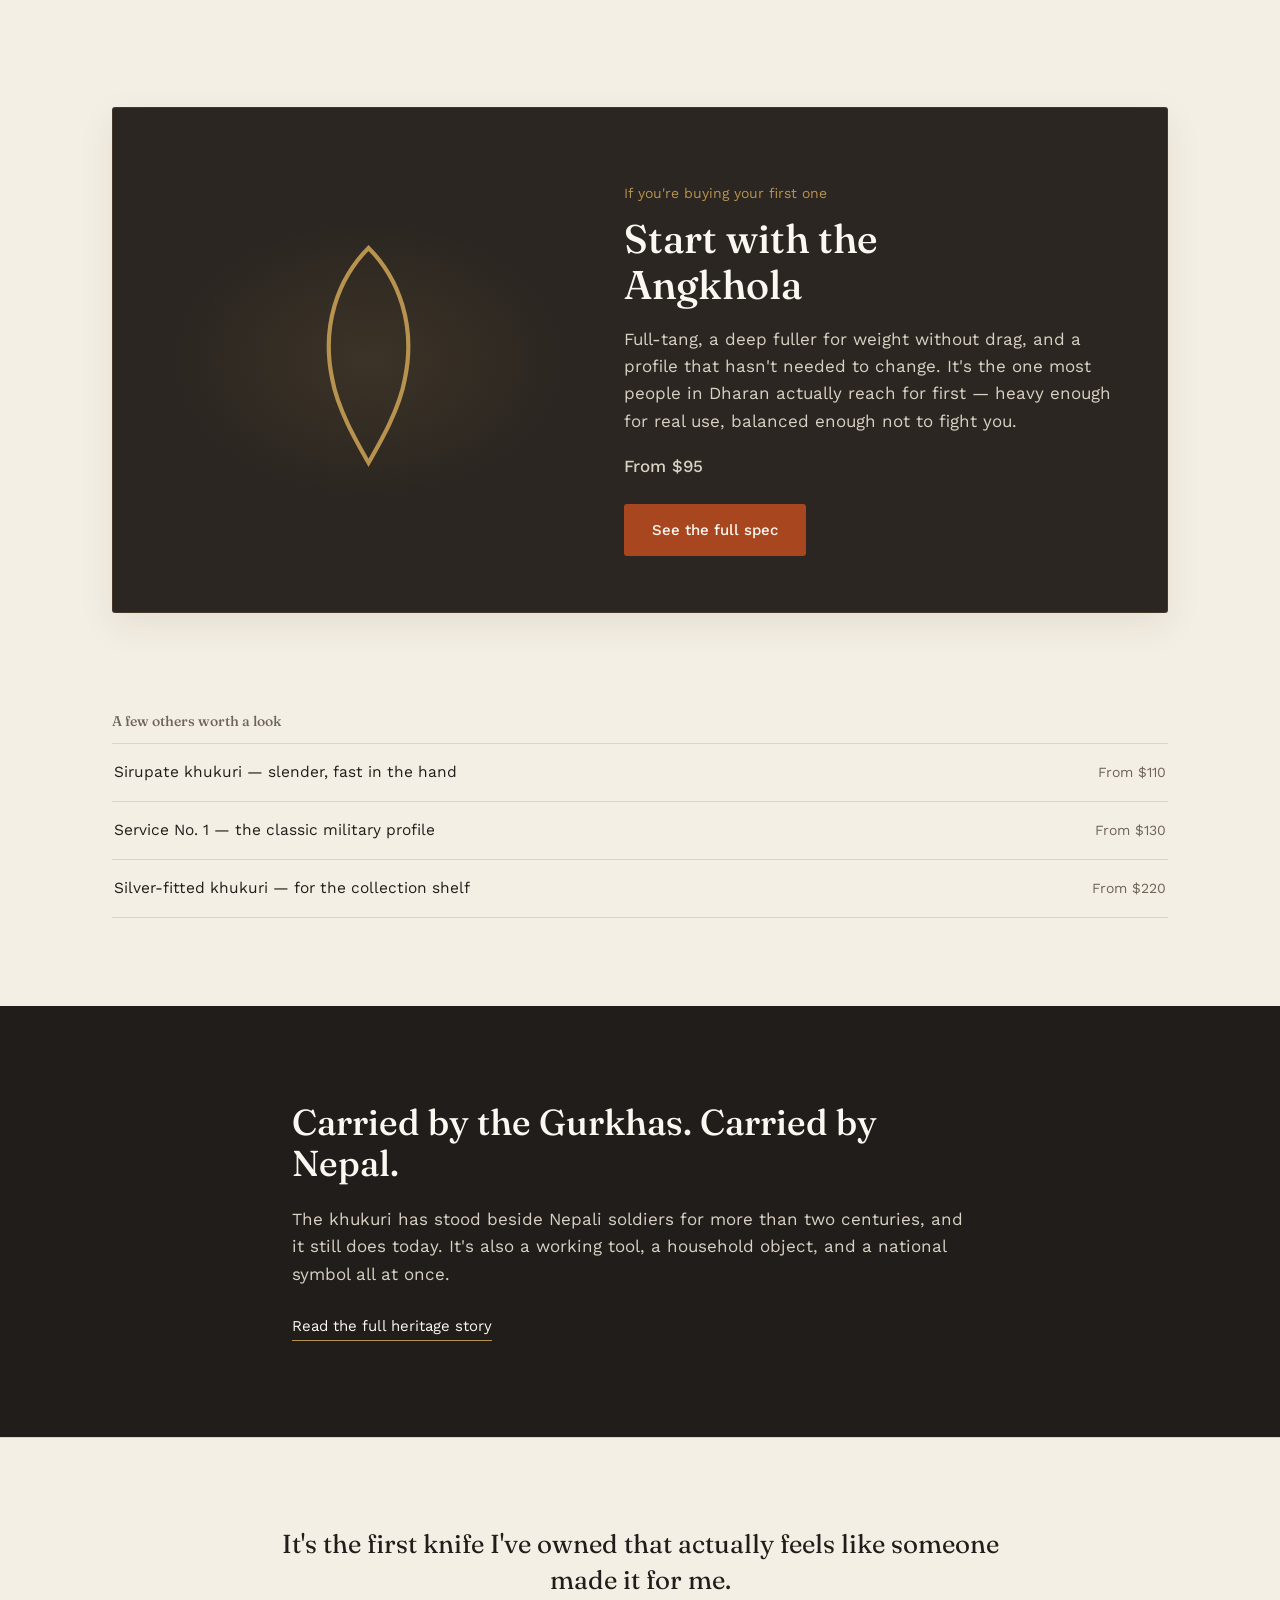
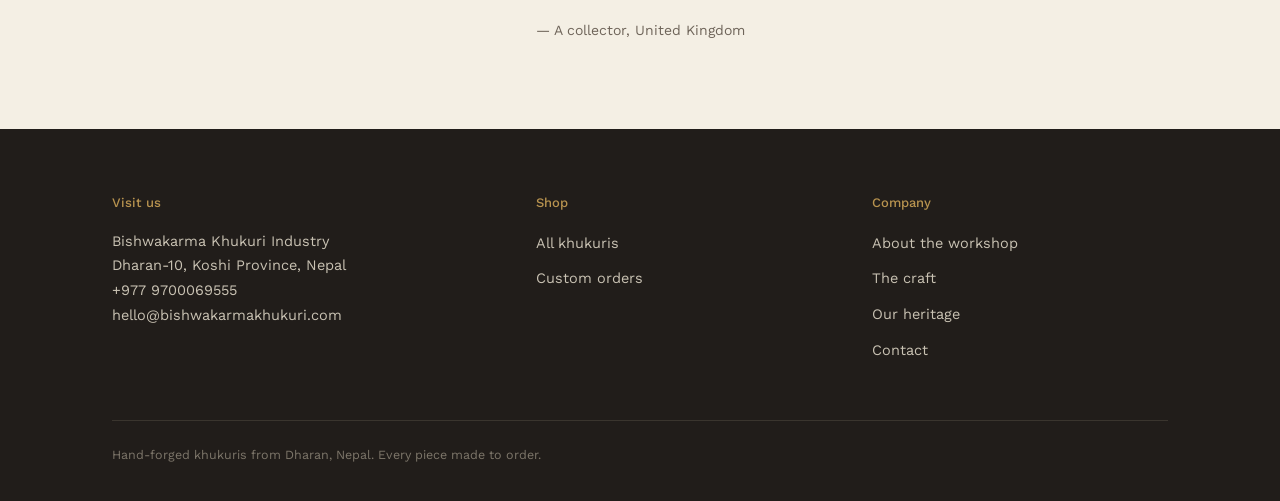
==== commit 347b303a: "CLeanup" ====
--- a/index.html
+++ b/index.html
@@ -3,12 +3,40 @@
 <head>
 <meta charset="UTF-8">
 <meta name="viewport" content="width=device-width, initial-scale=1.0">
+<meta name="description" content="Bishwakarma Khukuri Industry — hand-forged khukuris made to order in Dharan, Nepal. Traditional craft, modern finish.">
+<!-- Open Graph / Social sharing -->
+<meta property="og:title" content="Bishwakarma Khukuri Industry — Hand-forged khukuris from Dharan, Nepal">
+<meta property="og:description" content="Hand-forged khukuris made to order in Dharan, Nepal. Traditional craft, modern finish.">
+<meta property="og:image" content="/og-image.jpg"><!-- TODO: replace with real 1200×630px image -->
+<meta property="og:url" content="https://bishwakarmakhukuri.com/">
+<meta property="og:type" content="website">
+<meta name="twitter:card" content="summary_large_image">
+<meta name="twitter:title" content="Bishwakarma Khukuri Industry — Hand-forged khukuris from Dharan, Nepal">
+<meta name="twitter:description" content="Hand-forged khukuris made to order in Dharan, Nepal. Traditional craft, modern finish.">
+<meta name="twitter:image" content="/og-image.jpg"><!-- TODO: replace with real 1200×630px image -->
 <title>Bishwakarma Khukuri Industry — Hand-forged khukuris from Dharan, Nepal</title>
 <link rel="icon" type="image/svg+xml" href="favicon.svg">
 <link rel="preconnect" href="https://fonts.googleapis.com">
 <link rel="preconnect" href="https://fonts.gstatic.com" crossorigin>
 <link href="https://fonts.googleapis.com/css2?family=Fraunces:opsz,wght@9..144,400;9..144,500&family=Work+Sans:wght@400;500&display=swap" rel="stylesheet">
 <link rel="stylesheet" href="styles.css">
+<!-- JSON-LD: LocalBusiness -->
+<script type="application/ld+json">
+{
+  "@context": "https://schema.org",
+  "@type": "LocalBusiness",
+  "name": "Bishwakarma Khukuri Industry",
+  "address": {
+    "@type": "PostalAddress",
+    "streetAddress": "Dharan-10",
+    "addressRegion": "Koshi Province",
+    "addressCountry": "NP"
+  },
+  "telephone": "+977 9700069555",
+  "email": "hello@bishwakarmakhukuri.com",
+  "url": "https://bishwakarmakhukuri.com/"
+}
+</script>
 </head>
 <body id="top">
 
@@ -120,15 +148,15 @@
     <div class="quiet-list">
       <a class="quiet-item" href="shop.html">
         <span>Sirupate khukuri — slender, fast in the hand</span>
-        <span class="qi-price">From $110 <span class="qi-arrow" aria-hidden="true">&rarr;</span></span>
+        <span class="qi-price">From $110</span>
       </a>
       <a class="quiet-item" href="shop.html">
         <span>Service No. 1 — the classic military profile</span>
-        <span class="qi-price">From $130 <span class="qi-arrow" aria-hidden="true">&rarr;</span></span>
+        <span class="qi-price">From $130</span>
       </a>
       <a class="quiet-item" href="shop.html">
         <span>Silver-fitted khukuri — for the collection shelf</span>
-        <span class="qi-price">From $220 <span class="qi-arrow" aria-hidden="true">&rarr;</span></span>
+        <span class="qi-price">From $220</span>
       </a>
     </div>
   </div>
--- a/styles.css
+++ b/styles.css
@@ -212,16 +212,8 @@
   transition:color .15s ease, transform .15s ease;
 }
 .quiet-item:hover{color:var(--rust);transform:translateX(4px);}
-.quiet-item .qi-price{
-  color:var(--ash);font-size:14px;display:flex;align-items:center;gap:8px;
-  transition:color .15s ease;
-}
+.quiet-item .qi-price{color:var(--ash);font-size:14px;transition:color .15s ease;}
 .quiet-item:hover .qi-price{color:var(--charcoal);}
-.quiet-item .qi-arrow{
-  color:var(--brass);opacity:0;transform:translateX(-4px);
-  transition:opacity .15s ease, transform .15s ease;
-}
-.quiet-item:hover .qi-arrow{opacity:1;transform:translateX(0);}
 
 /* ---------- Collection / product cards (shop page) ---------- */
 .collection{padding-top:96px;padding-bottom:96px;}
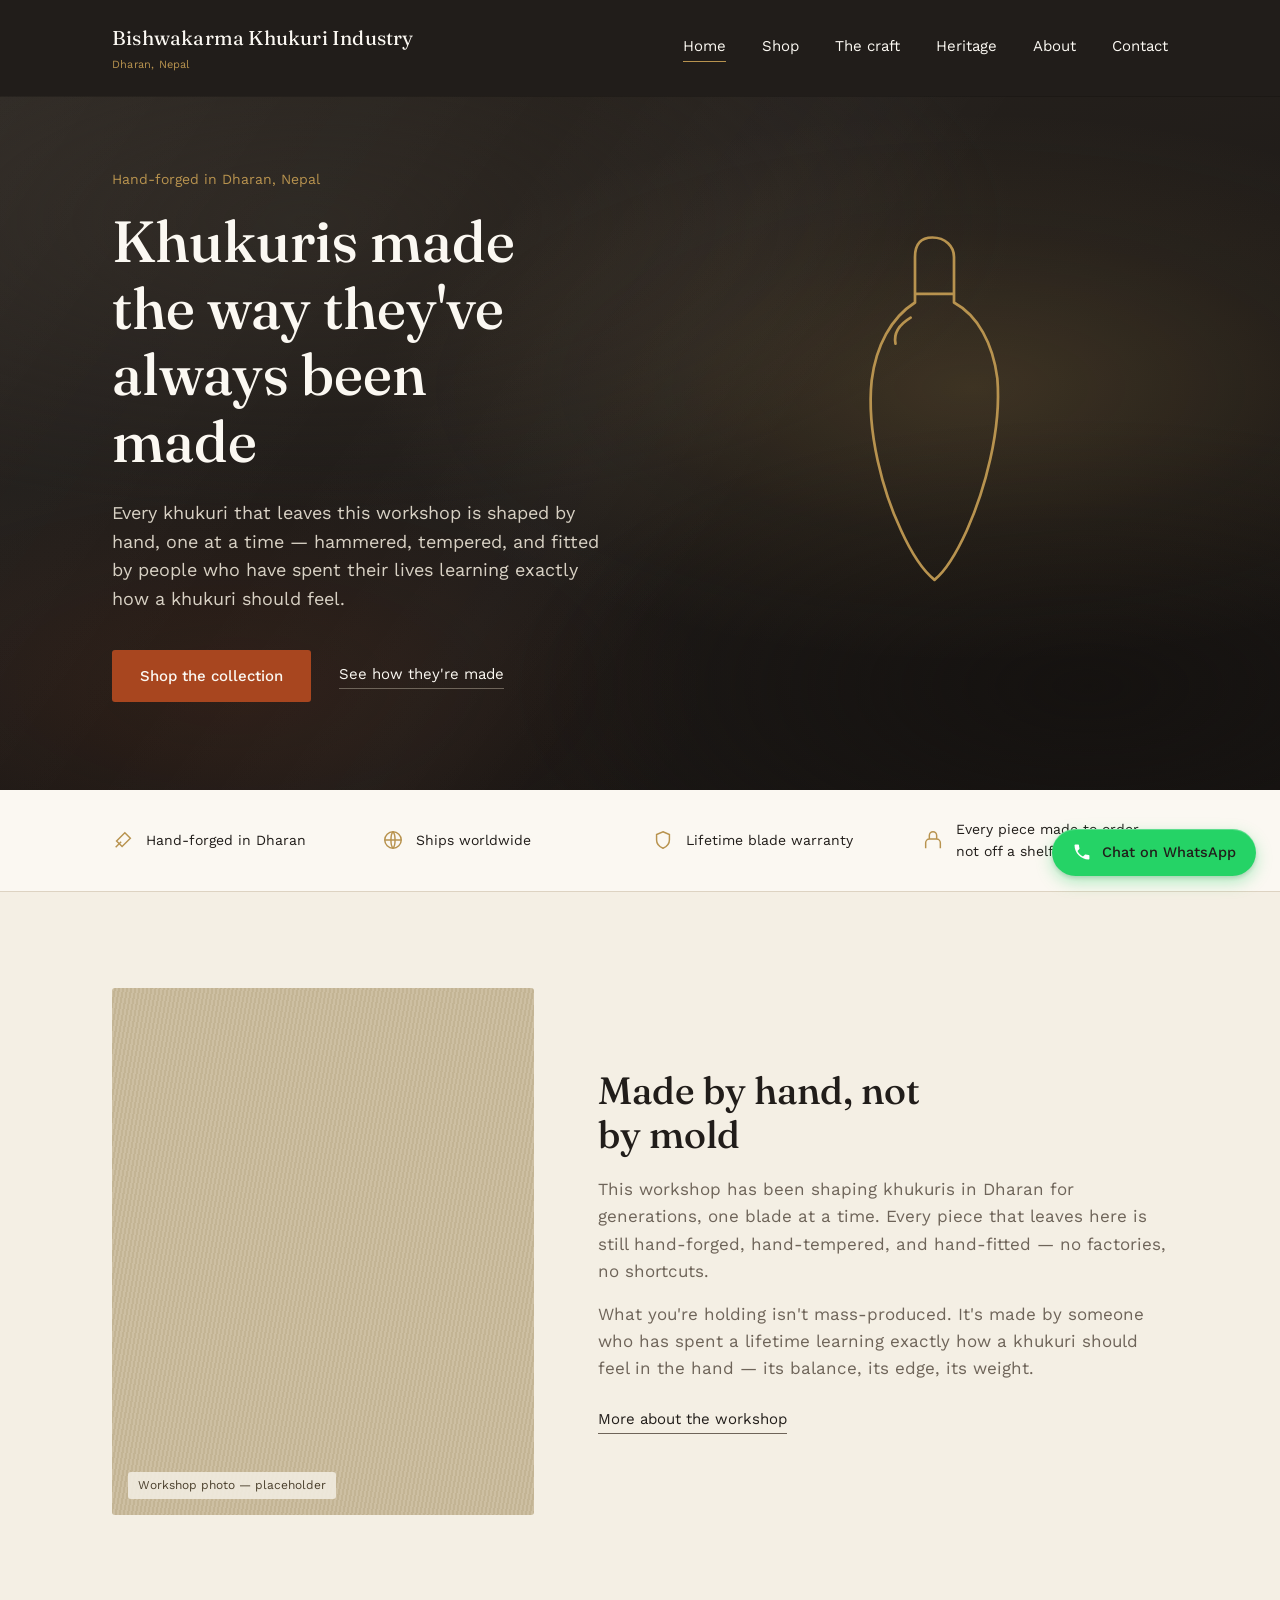
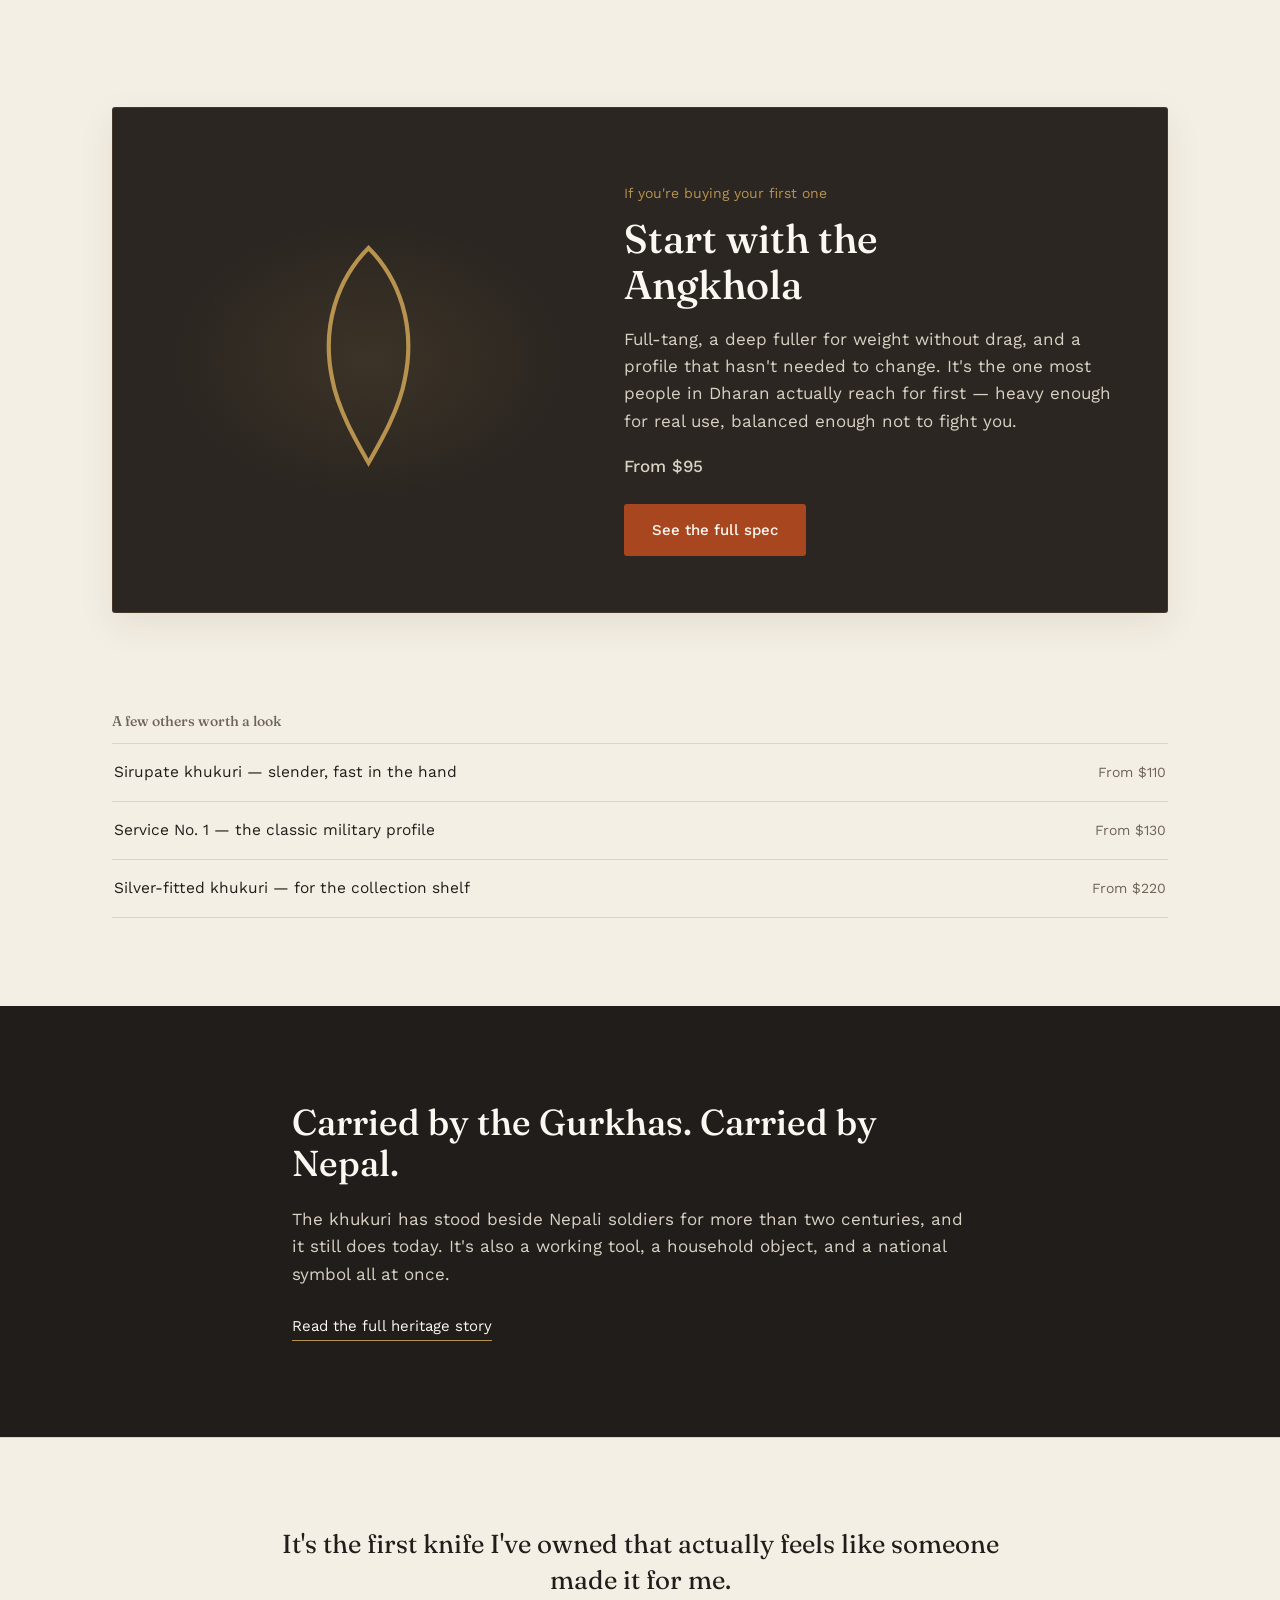
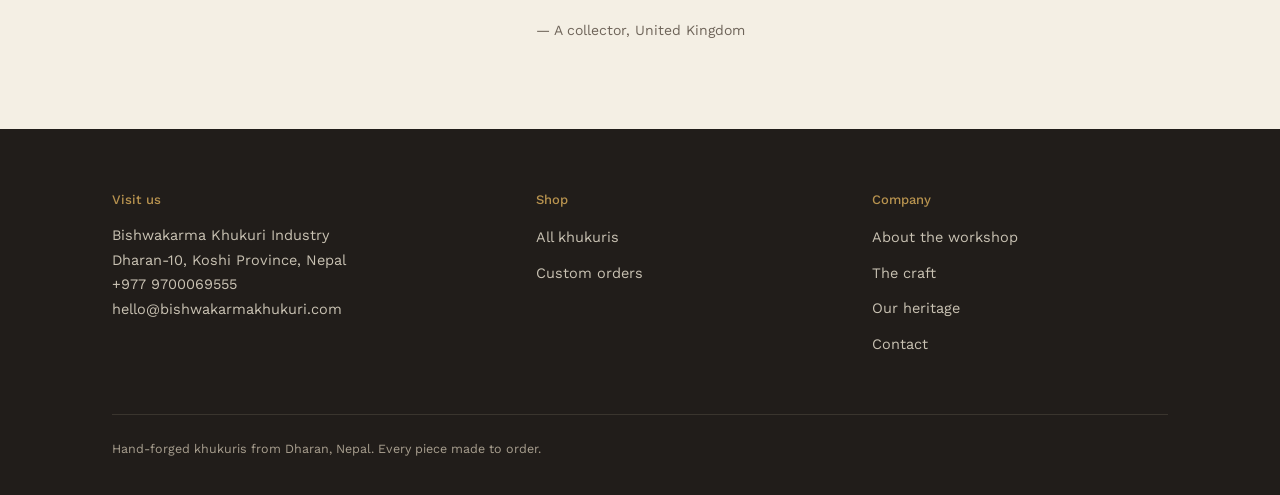
==== commit cd30fe64: "Accesibility Changes" ====
--- a/index.html
+++ b/index.html
@@ -37,6 +37,24 @@
   "url": "https://bishwakarmakhukuri.com/"
 }
 </script>
+<script type="application/ld+json">
+{
+  "@context": "https://schema.org",
+  "@type": "LocalBusiness",
+  "name": "Bishwakarma Khukuri Industry",
+  "address": {
+    "@type": "PostalAddress",
+    "streetAddress": "Dharan-10",
+    "addressLocality": "Dharan",
+    "addressRegion": "Koshi Province",
+    "addressCountry": "NP"
+  },
+  "telephone": "+977-9700069555",
+  "email": "hello@bishwakarmakhukuri.com",
+  "url": "https://rollndop.github.io/Khukuri-website/",
+  "priceRange": "$15-$220"
+}
+</script>
 </head>
 <body id="top">
 
@@ -183,7 +201,7 @@
   <div class="wrap">
     <div class="footer-grid">
       <div>
-        <h4>Visit us</h4>
+        <h3>Visit us</h3>
         <address>
           Bishwakarma Khukuri Industry<br>
           Dharan-10, Koshi Province, Nepal<br>
@@ -192,14 +210,14 @@
         </address>
       </div>
       <div>
-        <h4>Shop</h4>
+        <h3>Shop</h3>
         <ul>
           <li><a href="shop.html">All khukuris</a></li>
           <li><a href="contact.html">Custom orders</a></li>
         </ul>
       </div>
       <div>
-        <h4>Company</h4>
+        <h3>Company</h3>
         <ul>
           <li><a href="about.html">About the workshop</a></li>
           <li><a href="craft.html">The craft</a></li>
--- a/styles.css
+++ b/styles.css
@@ -252,7 +252,7 @@
 .step-grid{display:grid;grid-template-columns:repeat(4,1fr);gap:32px;}
 .step{padding-top:20px;border-top:2px solid var(--brass);}
 .step .num{font-family:'Fraunces', serif;font-size:15px;color:var(--rust);}
-.step h3{font-size:18px;font-weight:500;margin-top:10px;}
+.step h2{font-size:18px;font-weight:500;margin-top:10px;}
 .step p{margin-top:10px;color:var(--ash);font-size:14.5px;}
 
 /* ---------- Dark teaser band ---------- */
@@ -261,7 +261,7 @@
 .dark-band h2{color:var(--bone);font-size:clamp(28px,3.4vw,36px);}
 .dark-band p{margin-top:22px;color:#d8d1c4;font-size:17px;max-width:62ch;}
 .dark-band .link-ghost{margin-top:26px;display:inline-block;color:var(--bone);border-color:var(--brass);}
-.dark-band .link-ghost:hover{border-color:var(--bone);color:#fff;}
+.dark-band .link-ghost:hover{border-color:var(--bone);color: var(--charcoal);}
 
 /* ---------- Testimonial ---------- */
 .testimonial{padding-top:88px;padding-bottom:88px;text-align:center;border-top:1px solid var(--line);}
@@ -271,7 +271,7 @@
 /* ---------- Contact ---------- */
 .contact-grid{display:grid;grid-template-columns:1fr 1fr;gap:56px;padding-top:80px;padding-bottom:96px;}
 .contact-card{background:var(--bone);border:1px solid var(--line);border-radius:var(--radius);padding:28px;}
-.contact-card h3{font-size:18px;font-weight:500;}
+.contact-card h2{font-size:18px;font-weight:500;}
 .contact-card p{margin-top:10px;color:var(--ash);font-size:15px;}
 .contact-card address{font-style:normal;}
 .contact-links{margin-top:18px;display:flex;flex-direction:column;gap:10px;}
@@ -283,22 +283,22 @@
 /* ---------- Footer ---------- */
 footer{background:var(--charcoal);color:#c9c2b3;padding-top:64px;padding-bottom:36px;}
 .footer-grid{display:grid;grid-template-columns:1.3fr 1fr 1fr;gap:40px;padding-bottom:48px;border-bottom:1px solid #3a352e;}
-footer h4{font-family:'Work Sans', sans-serif;font-size:13px;color:var(--brass);margin:0 0 16px;font-weight:500;}
+footer h3{font-family:'Work Sans', sans-serif;font-size:13px;color:var(--brass);margin:0 0 16px;font-weight:500;}
 footer ul{list-style:none;margin:0;padding:0;}
 footer li{margin-bottom:10px;}
 footer a{text-decoration:none;font-size:14.5px;color:#c9c2b3;}
 footer a:hover{color:var(--bone);}
 footer address{font-style:normal;font-size:14.5px;line-height:1.7;}
-.footer-note{padding-top:24px;font-size:12.5px;color:#7d766a;max-width:70ch;}
+.footer-note{padding-top:24px;font-size:12.5px;color:#a89f8f;max-width:70ch;}
 
 /* ---------- WhatsApp button ---------- */
 .whatsapp-btn{
-  display:inline-flex;align-items:center;gap:10px;background:#25D366;color:#fff;align-self:flex-start;
+  display:inline-flex;align-items:center;gap:10px;background:#25D366;color: var(--charcoal);align-self:flex-start;
   padding:12px 20px;border-radius:999px;text-decoration:none;font-size:14.5px;font-weight:500;
   box-shadow:inset 0 1px 0 rgba(255,255,255,.25),0 6px 16px rgba(37,211,102,.35),0 2px 4px rgba(0,0,0,.15);
   transition:transform .15s ease;
 }
-.whatsapp-btn:hover{transform:translateY(-2px);color:#fff;}
+.whatsapp-btn:hover{transform:translateY(-2px);color: var(--charcoal);;}
 .whatsapp-btn svg{width:20px;height:20px;flex-shrink:0;}
 .whatsapp-float{position:fixed;bottom:24px;right:24px;z-index:999;}
 
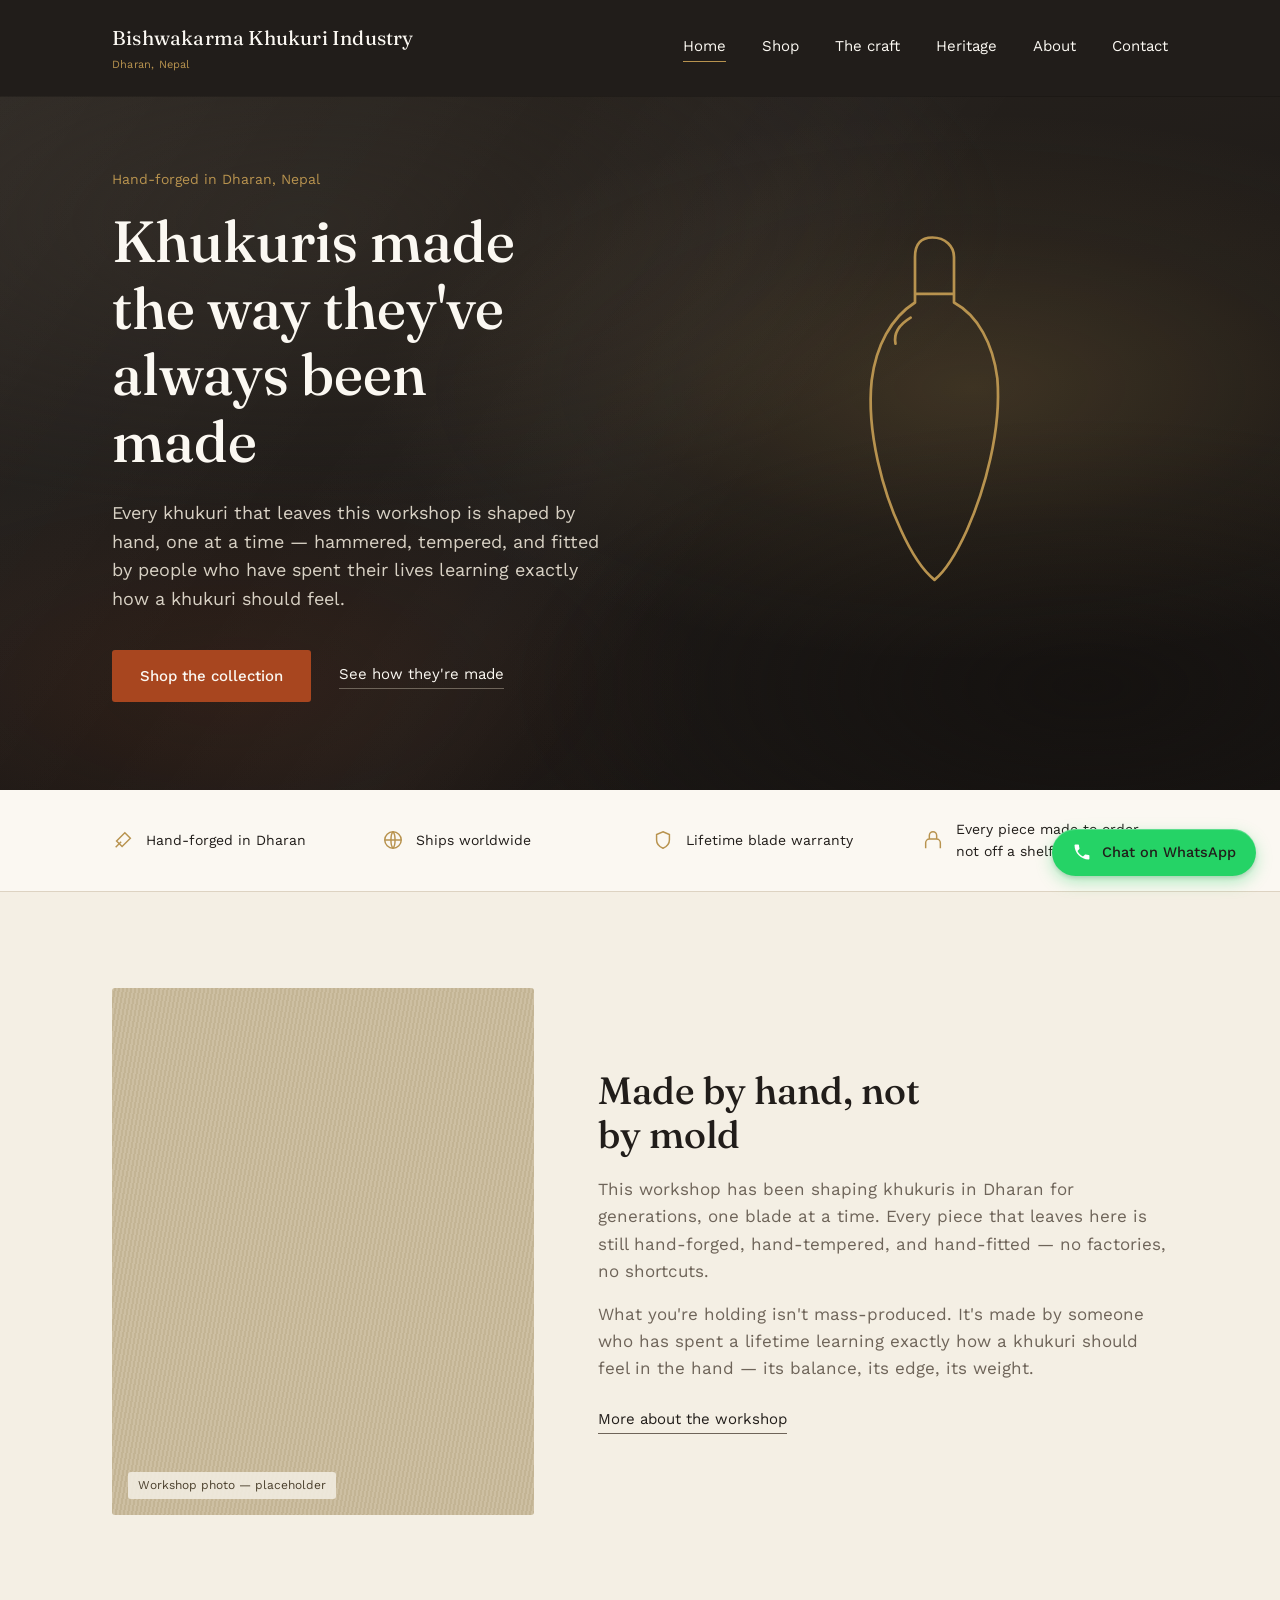
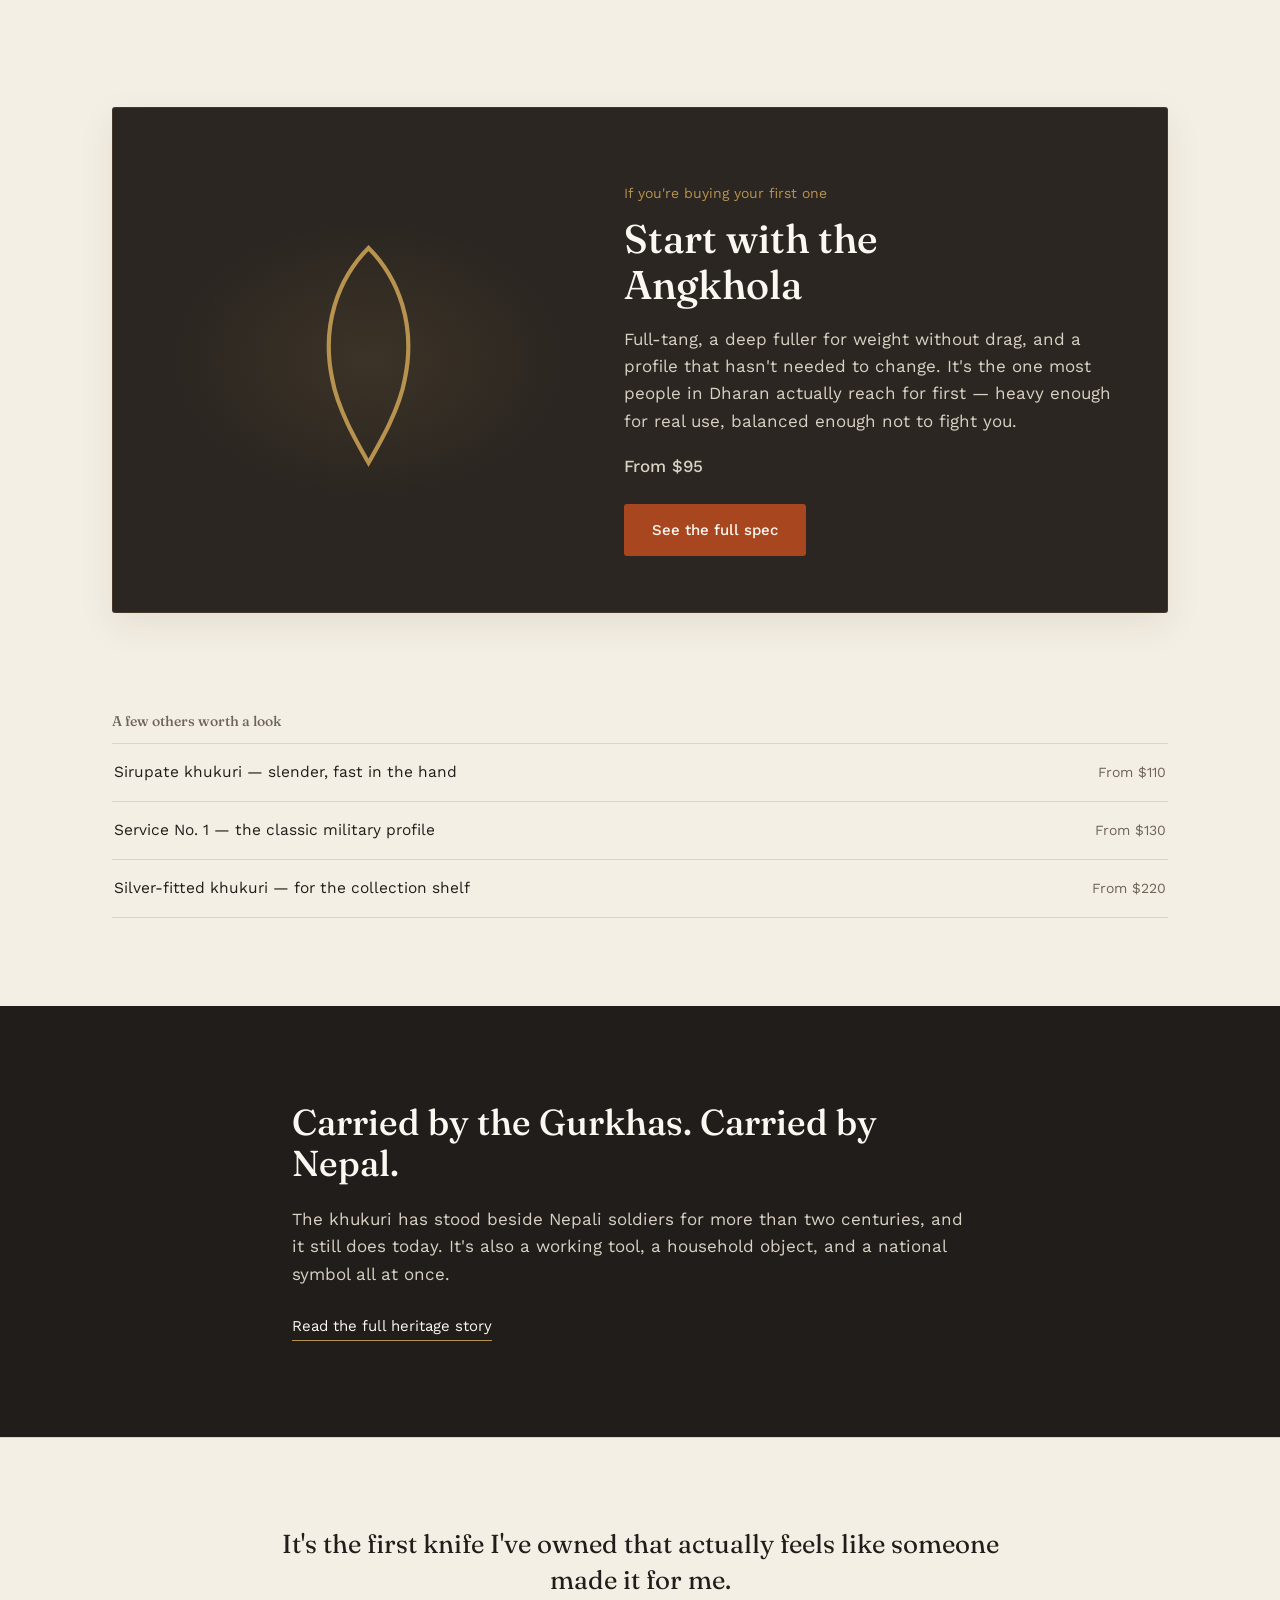
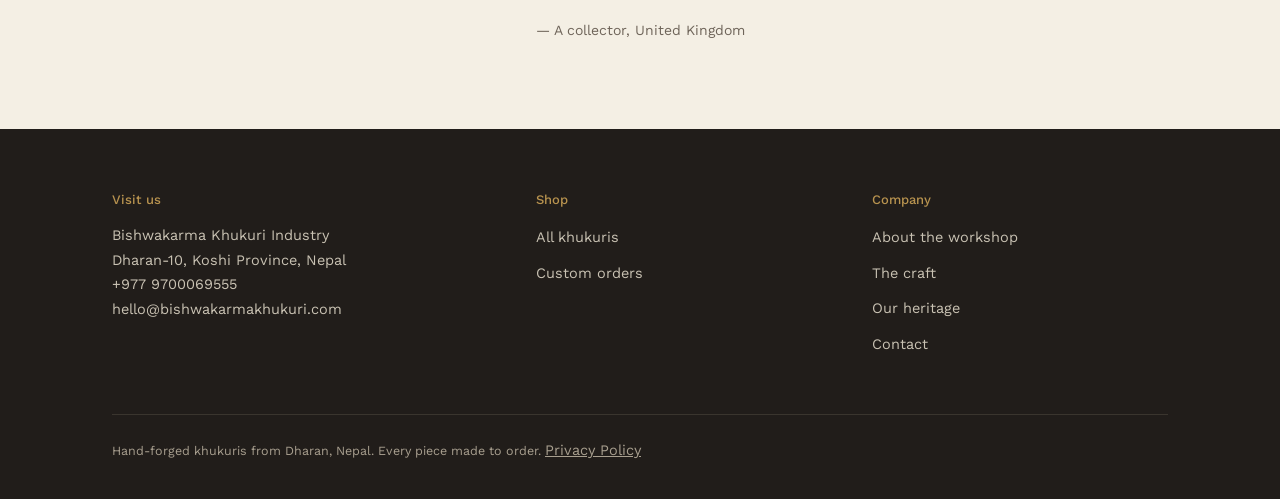
==== commit c0bd3cc8: "Google Analytics and a Privacy Policy page" ====
--- a/index.html
+++ b/index.html
@@ -3,6 +3,8 @@
 <head>
 <meta charset="UTF-8">
 <meta name="viewport" content="width=device-width, initial-scale=1.0">
+<meta name="theme-color" content="#211d1a">
+<style>html{background:#211d1a;}</style>
 <meta name="description" content="Bishwakarma Khukuri Industry — hand-forged khukuris made to order in Dharan, Nepal. Traditional craft, modern finish.">
 <!-- Open Graph / Social sharing -->
 <meta property="og:title" content="Bishwakarma Khukuri Industry — Hand-forged khukuris from Dharan, Nepal">
@@ -18,7 +20,8 @@
 <link rel="icon" type="image/svg+xml" href="favicon.svg">
 <link rel="preconnect" href="https://fonts.googleapis.com">
 <link rel="preconnect" href="https://fonts.gstatic.com" crossorigin>
-<link href="https://fonts.googleapis.com/css2?family=Fraunces:opsz,wght@9..144,400;9..144,500&family=Work+Sans:wght@400;500&display=swap" rel="stylesheet">
+<link rel="preload" href="https://fonts.googleapis.com/css2?family=Fraunces:opsz,wght@9..144,400;9..144,500&family=Work+Sans:wght@400;500&display=swap" as="style" onload="this.onload=null;this.rel='stylesheet'">
+<noscript><link rel="stylesheet" href="https://fonts.googleapis.com/css2?family=Fraunces:opsz,wght@9..144,400;9..144,500&family=Work+Sans:wght@400;500&display=swap"></noscript>
 <link rel="stylesheet" href="styles.css">
 <!-- JSON-LD: LocalBusiness -->
 <script type="application/ld+json">
@@ -55,6 +58,14 @@
   "priceRange": "$15-$220"
 }
 </script>
+<!-- Google tag (gtag.js) -->
+<script async src="https://www.googletagmanager.com/gtag/js?id=G-B36WHVDPM5"></script>
+<script>
+  window.dataLayer = window.dataLayer || [];
+  function gtag(){dataLayer.push(arguments);}
+  gtag('js', new Date());
+  gtag('config', 'G-B36WHVDPM5');
+</script>
 </head>
 <body id="top">
 
@@ -226,7 +237,7 @@
         </ul>
       </div>
     </div>
-    <p class="footer-note">Hand-forged khukuris from Dharan, Nepal. Every piece made to order.</p>
+    <p class="footer-note">Hand-forged khukuris from Dharan, Nepal. Every piece made to order. <a href="privacy-policy.html" style="color:inherit;text-decoration:underline;">Privacy Policy</a></p>
   </div>
 </footer>
 
--- a/styles.css
+++ b/styles.css
@@ -2,7 +2,9 @@
    Bishwakarma Khukuri Industry — shared stylesheet
    "Forge and brass" design system. Used by every page.
    ========================================================== */
-
+  @view-transition {
+  navigation: auto;
+}
 :root{
   --charcoal:#211d1a;
   --charcoal-soft:#2b2621;
@@ -277,6 +279,8 @@
 .contact-links{margin-top:18px;display:flex;flex-direction:column;gap:10px;}
 .contact-links a{font-size:15px;text-decoration:none;color:var(--rust);}
 .contact-links a:hover{color:var(--rust-deep);}
+.contact-links a.whatsapp-btn{color:var(--charcoal);}
+.contact-links a.whatsapp-btn:hover{color:var(--charcoal);}
 .map-embed iframe{width:100%;height:100%;min-height:320px;border:0;border-radius:var(--radius);}
 .map-embed{aspect-ratio:4/3;border-radius:var(--radius);overflow:hidden;border:1px solid var(--line);}
 
